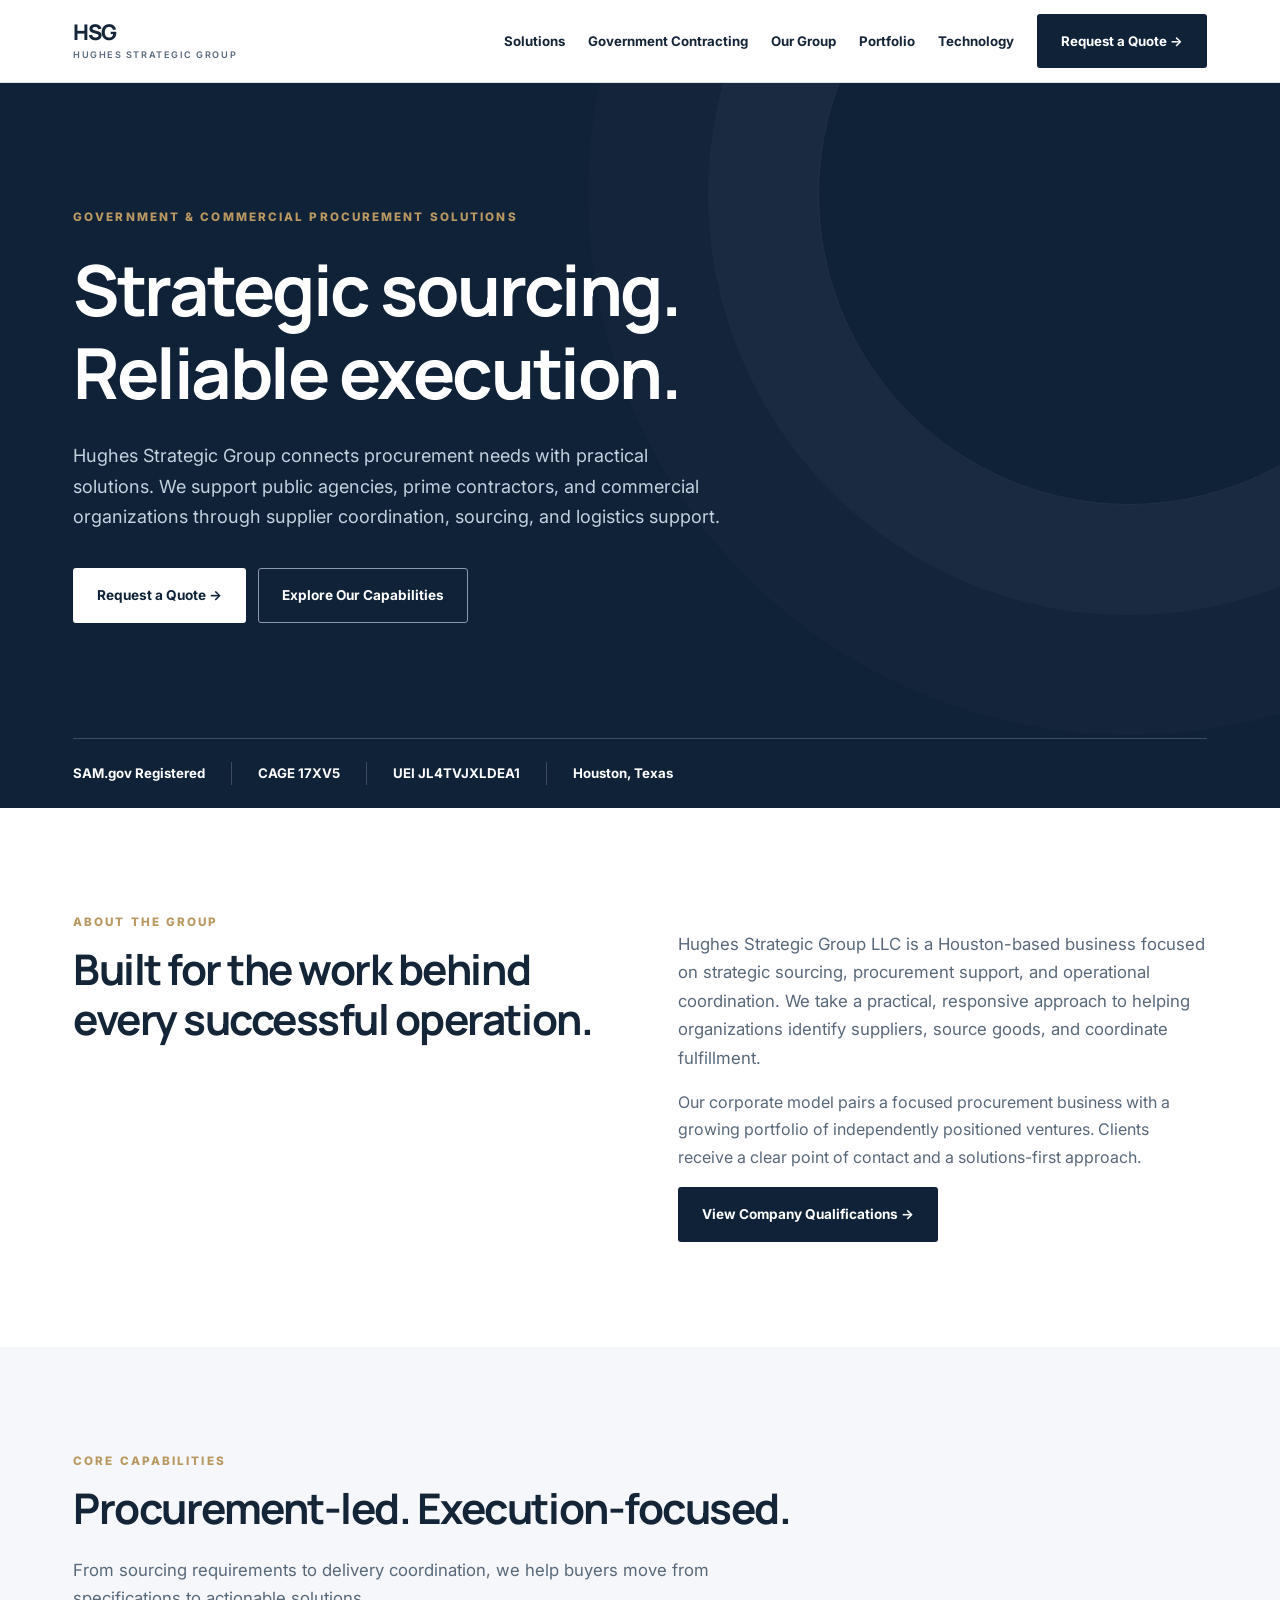
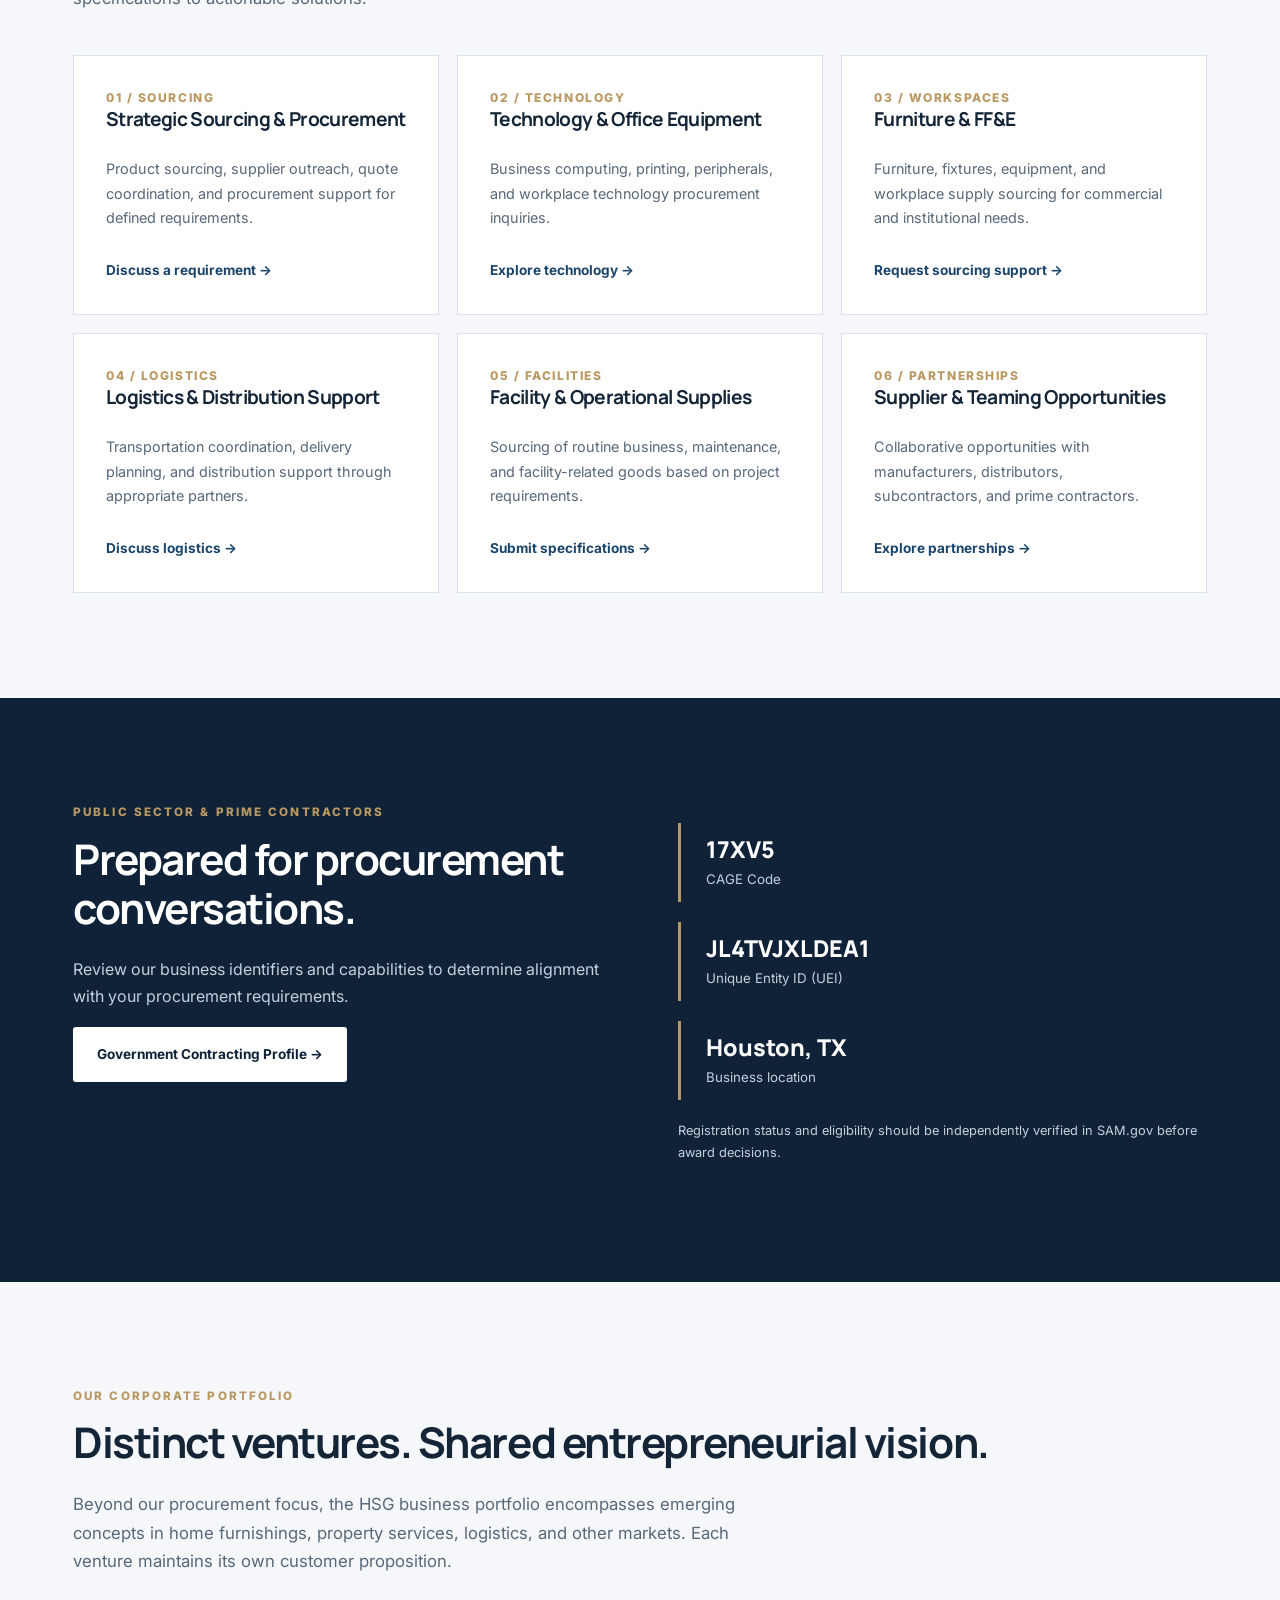
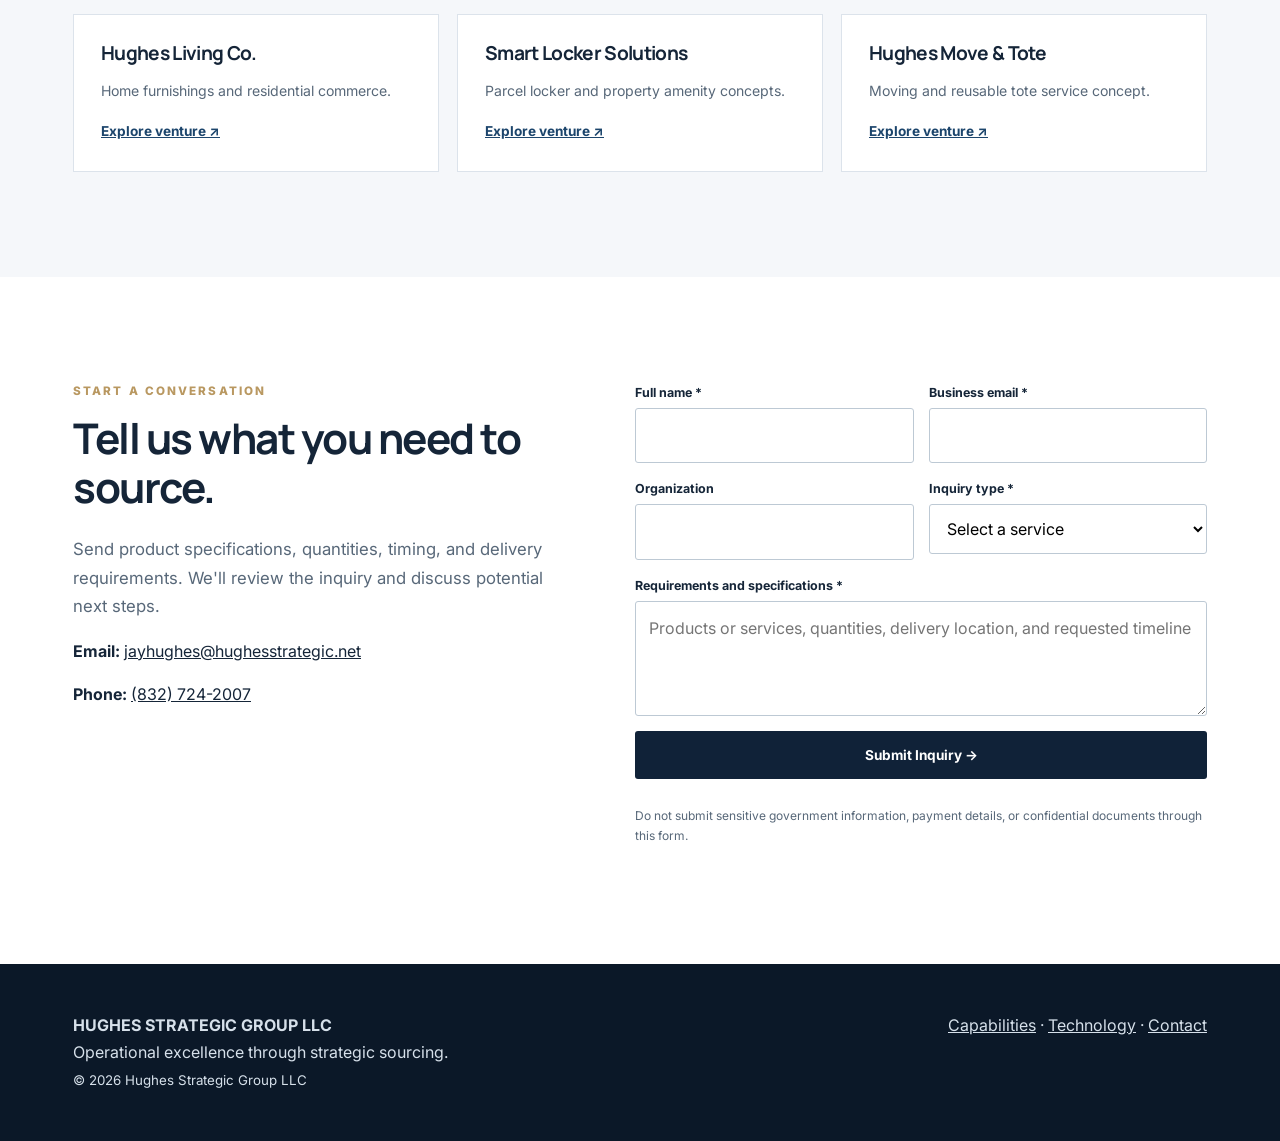
==== index.html @ 01434e1b "Redesign HSG homepage as procurement-led hybrid corporate group" ====
<!doctype html>
<html lang="en"><head><meta charset="utf-8"><meta name="viewport" content="width=device-width,initial-scale=1">
<title>Hughes Strategic Group | Strategic Sourcing & Corporate Solutions</title>
<meta name="description" content="Houston-based Hughes Strategic Group supports public and commercial buyers with strategic sourcing, procurement coordination, technology, furniture, logistics, and facility supply solutions.">
<meta name="theme-color" content="#102238"><link rel="canonical" href="https://hughesstrategic.net/">
<link rel="preconnect" href="https://fonts.googleapis.com"><link rel="preconnect" href="https://fonts.gstatic.com" crossorigin>
<link href="https://fonts.googleapis.com/css2?family=Inter:wght@400;500;600;700&family=Manrope:wght@400;500;600;700;800&display=swap" rel="stylesheet">
<style>
:root{--navy:#102238;--blue:#1c456c;--gold:#b99861;--mist:#edf1f5;--ink:#152538;--muted:#586879;--line:#dce3eb}*{box-sizing:border-box}html{scroll-behavior:smooth}body{margin:0;color:var(--ink);font:16px/1.7 Inter,Arial,sans-serif;background:#fff}h1,h2,h3{font-family:Manrope,Arial,sans-serif;line-height:1.18;letter-spacing:-.035em}h1{font-size:clamp(2.7rem,5.5vw,5.5rem);max-width:950px;margin:20px 0 26px}h2{font-size:clamp(2rem,3.3vw,3.25rem);margin:12px 0 22px}h3{font-size:1.2rem;margin:0 0 12px}a{color:inherit}a:focus-visible,button:focus-visible,input:focus-visible,textarea:focus-visible,select:focus-visible{outline:3px solid var(--gold);outline-offset:3px}.wrap{max-width:1190px;padding:0 28px;margin:auto}.eyebrow{font-size:.73rem;font-weight:800;letter-spacing:.18em;text-transform:uppercase;color:var(--gold)}.site-header{position:sticky;top:0;z-index:20;background:#fff;border-bottom:1px solid var(--line)}.nav{min-height:82px;display:flex;align-items:center;justify-content:space-between;gap:25px}.logo{text-decoration:none;font-family:Manrope,sans-serif;font-weight:800;font-size:1.35rem;letter-spacing:-.05em;line-height:1.1}.logo span{display:block;font:600 .57rem/1.4 Inter,sans-serif;letter-spacing:.17em;color:var(--muted);margin-top:5px}.nav-links{display:flex;align-items:center;gap:23px}.nav-links a{text-decoration:none;font-size:.83rem;font-weight:700}.nav-links a:hover{color:var(--blue)}.btn{display:inline-flex;align-items:center;justify-content:center;gap:12px;text-decoration:none;border:1px solid transparent;padding:15px 23px;font-weight:700;font-size:.85rem;cursor:pointer;border-radius:3px;font-family:inherit}.btn-light{background:#fff;color:var(--navy)}.btn-dark{background:var(--navy);color:#fff}.btn-outline{border-color:#8b9aae;color:#fff;background:transparent}.menu-toggle{display:none;background:none;border:1px solid var(--line);padding:8px 12px;font-size:1.3rem}.hero{background:var(--navy);color:#fff;position:relative;overflow:hidden}.hero:before{content:"";position:absolute;width:620px;height:620px;border:1px solid #ffffff12;border-radius:50%;right:-160px;top:-200px;box-shadow:0 0 0 110px #ffffff06,0 0 0 230px #ffffff04}.hero-inner{position:relative;padding-top:125px;padding-bottom:115px}.hero p{max-width:660px;color:#c3d1df;font-size:1.13rem}.hero-actions{display:flex;flex-wrap:wrap;gap:12px;margin-top:36px}.credentials{display:flex;flex-wrap:wrap;gap:25px 0;border-top:1px solid #ffffff30;padding:23px 0}.credentials div{padding:0 26px;border-right:1px solid #ffffff30;font-size:.83rem;font-weight:700}.credentials div:first-child{padding-left:0}.credentials div:last-child{border:0}.section{padding:105px 0}.section-lead{max-width:680px;color:var(--muted);font-size:1.05rem}.pale{background:#f5f7fa}.grid{display:grid;grid-template-columns:repeat(3,minmax(0,1fr));gap:18px;margin-top:42px}.service{padding:32px;background:#fff;border:1px solid var(--line);min-height:260px;display:flex;flex-direction:column}.service .num{color:var(--gold);font-weight:800;font-size:.75rem;letter-spacing:.13em}.service p{color:var(--muted);font-size:.9rem}.service a{margin-top:auto;font-weight:700;text-decoration:none;color:var(--blue);font-size:.85rem}.split{display:grid;grid-template-columns:1fr 1fr;gap:75px;align-items:start}.check{padding:0;list-style:none}.check li{padding:12px 0;border-bottom:1px solid var(--line)}.check li:before{content:"✓";color:#22745f;font-weight:800;margin-right:13px}.dark{background:var(--navy);color:#fff}.dark p{color:#c3d1df}.stat{border-left:3px solid var(--gold);padding:10px 0 10px 25px;margin:20px 0}.stat strong{display:block;font:800 1.45rem Manrope}.stat small{color:#c3d1df}.portfolio-grid{display:grid;grid-template-columns:repeat(3,1fr);gap:18px;margin-top:38px}.venture{padding:27px;border:1px solid var(--line);background:#fff}.venture p{color:var(--muted);font-size:.88rem}.venture a{color:var(--blue);font-weight:700;font-size:.85rem}.contact-grid{display:grid;grid-template-columns:1fr 1.15fr;gap:65px}.form{display:grid;grid-template-columns:1fr 1fr;gap:15px}.field{display:flex;flex-direction:column;gap:5px}.field.full{grid-column:1/-1}label{font-size:.78rem;font-weight:700}input,select,textarea{width:100%;padding:13px;border:1px solid #bdc9d4;border-radius:3px;font:inherit;background:#fff}textarea{min-height:115px;resize:vertical}.form button{grid-column:1/-1}.foot{background:#0b1828;color:#d6e0ea;padding:48px 0}.foot-inner{display:flex;justify-content:space-between;gap:25px;flex-wrap:wrap}.foot a{color:#d6e0ea}.muted{color:var(--muted)}@media(max-width:900px){.menu-toggle{display:block}.nav-links{display:none;position:absolute;top:81px;left:0;right:0;background:#fff;padding:20px 28px;box-shadow:0 10px 20px #0002;flex-direction:column;align-items:stretch}.nav-links.open{display:flex}.grid,.portfolio-grid{grid-template-columns:repeat(2,1fr)}.split,.contact-grid{grid-template-columns:1fr;gap:32px}}@media(max-width:600px){.wrap{padding:0 20px}.hero-inner{padding:85px 0 70px}.section{padding:70px 0}.grid,.portfolio-grid,.form{grid-template-columns:1fr}.credentials div{width:50%;padding:8px 12px;border:0}.credentials div:first-child{padding-left:12px}.service{min-height:0}.field.full{grid-column:auto}.form button{grid-column:auto}}@media(prefers-reduced-motion:reduce){html{scroll-behavior:auto}}
</style></head><body>
<header class="site-header"><div class="wrap nav"><a class="logo" href="index.html" aria-label="Hughes Strategic Group home">HSG<span>HUGHES STRATEGIC GROUP</span></a><button class="menu-toggle" type="button" aria-expanded="false" aria-controls="navigation" aria-label="Toggle navigation">☰</button><nav class="nav-links" id="navigation" aria-label="Main navigation"><a href="#solutions">Solutions</a><a href="capabilities.html">Government Contracting</a><a href="#about">Our Group</a><a href="#portfolio">Portfolio</a><a href="hp.html">Technology</a><a class="btn btn-dark" href="#contact">Request a Quote →</a></nav></div></header>
<main><section class="hero"><div class="wrap"><div class="hero-inner"><div class="eyebrow">Government & Commercial Procurement Solutions</div><h1>Strategic sourcing.<br>Reliable execution.</h1><p>Hughes Strategic Group connects procurement needs with practical solutions. We support public agencies, prime contractors, and commercial organizations through supplier coordination, sourcing, and logistics support.</p><div class="hero-actions"><a class="btn btn-light" href="#contact">Request a Quote →</a><a class="btn btn-outline" href="capabilities.html">Explore Our Capabilities</a></div></div><div class="credentials"><div>SAM.gov Registered</div><div>CAGE 17XV5</div><div>UEI JL4TVJXLDEA1</div><div>Houston, Texas</div></div></div></section>
<section class="section" id="about"><div class="wrap split"><div><div class="eyebrow">About the Group</div><h2>Built for the work behind every successful operation.</h2></div><div><p class="section-lead">Hughes Strategic Group LLC is a Houston-based business focused on strategic sourcing, procurement support, and operational coordination. We take a practical, responsive approach to helping organizations identify suppliers, source goods, and coordinate fulfillment.</p><p class="muted">Our corporate model pairs a focused procurement business with a growing portfolio of independently positioned ventures. Clients receive a clear point of contact and a solutions-first approach.</p><a class="btn btn-dark" href="capabilities.html">View Company Qualifications →</a></div></div></section>
<section class="section pale" id="solutions"><div class="wrap"><div class="eyebrow">Core Capabilities</div><h2>Procurement-led. Execution-focused.</h2><p class="section-lead">From sourcing requirements to delivery coordination, we help buyers move from specifications to actionable solutions.</p><div class="grid">
<article class="service"><div class="num">01 / SOURCING</div><h3>Strategic Sourcing & Procurement</h3><p>Product sourcing, supplier outreach, quote coordination, and procurement support for defined requirements.</p><a href="#contact">Discuss a requirement →</a></article>
<article class="service"><div class="num">02 / TECHNOLOGY</div><h3>Technology & Office Equipment</h3><p>Business computing, printing, peripherals, and workplace technology procurement inquiries.</p><a href="hp.html">Explore technology →</a></article>
<article class="service"><div class="num">03 / WORKSPACES</div><h3>Furniture & FF&E</h3><p>Furniture, fixtures, equipment, and workplace supply sourcing for commercial and institutional needs.</p><a href="#contact">Request sourcing support →</a></article>
<article class="service"><div class="num">04 / LOGISTICS</div><h3>Logistics & Distribution Support</h3><p>Transportation coordination, delivery planning, and distribution support through appropriate partners.</p><a href="#contact">Discuss logistics →</a></article>
<article class="service"><div class="num">05 / FACILITIES</div><h3>Facility & Operational Supplies</h3><p>Sourcing of routine business, maintenance, and facility-related goods based on project requirements.</p><a href="#contact">Submit specifications →</a></article>
<article class="service"><div class="num">06 / PARTNERSHIPS</div><h3>Supplier & Teaming Opportunities</h3><p>Collaborative opportunities with manufacturers, distributors, subcontractors, and prime contractors.</p><a href="mailto:jayhughes@hughesstrategic.net?subject=HSG%20Partner%20Inquiry">Explore partnerships →</a></article>
</div></div></section>
<section class="section dark"><div class="wrap split"><div><div class="eyebrow">Public Sector & Prime Contractors</div><h2>Prepared for procurement conversations.</h2><p>Review our business identifiers and capabilities to determine alignment with your procurement requirements.</p><a class="btn btn-light" href="capabilities.html">Government Contracting Profile →</a></div><div><div class="stat"><strong>17XV5</strong><small>CAGE Code</small></div><div class="stat"><strong>JL4TVJXLDEA1</strong><small>Unique Entity ID (UEI)</small></div><div class="stat"><strong>Houston, TX</strong><small>Business location</small></div><p style="font-size:.8rem">Registration status and eligibility should be independently verified in SAM.gov before award decisions.</p></div></div></section>
<section class="section pale" id="portfolio"><div class="wrap"><div class="eyebrow">Our Corporate Portfolio</div><h2>Distinct ventures. Shared entrepreneurial vision.</h2><p class="section-lead">Beyond our procurement focus, the HSG business portfolio encompasses emerging concepts in home furnishings, property services, logistics, and other markets. Each venture maintains its own customer proposition.</p><div class="portfolio-grid">
<article class="venture"><h3>Hughes Living Co.</h3><p>Home furnishings and residential commerce.</p><a href="https://hugheslivingco.com" target="_blank" rel="noopener noreferrer">Explore venture ↗</a></article>
<article class="venture"><h3>Smart Locker Solutions</h3><p>Parcel locker and property amenity concepts.</p><a href="https://jhughes281.github.io/HSG-Lockers/" target="_blank" rel="noopener noreferrer">Explore venture ↗</a></article>
<article class="venture"><h3>Hughes Move & Tote</h3><p>Moving and reusable tote service concept.</p><a href="https://jhughes281.github.io/hughes-move-tote/" target="_blank" rel="noopener noreferrer">Explore venture ↗</a></article>
</div></div></section>
<section class="section" id="contact"><div class="wrap contact-grid"><div><div class="eyebrow">Start a Conversation</div><h2>Tell us what you need to source.</h2><p class="section-lead">Send product specifications, quantities, timing, and delivery requirements. We'll review the inquiry and discuss potential next steps.</p><p><strong>Email:</strong> <a href="mailto:jayhughes@hughesstrategic.net">jayhughes@hughesstrategic.net</a></p><p><strong>Phone:</strong> <a href="tel:+18327242007">(832) 724-2007</a></p></div>
<form class="form" name="hsg-rfq" method="POST" data-netlify="true" netlify-honeypot="bot-field" action="/?submitted=1#contact"><input type="hidden" name="form-name" value="hsg-rfq"><p hidden><label>Do not fill this out: <input name="bot-field"></label></p><div class="field"><label for="name">Full name *</label><input id="name" name="name" required autocomplete="name"></div><div class="field"><label for="email">Business email *</label><input id="email" name="email" type="email" required autocomplete="email"></div><div class="field"><label for="company">Organization</label><input id="company" name="company" autocomplete="organization"></div><div class="field"><label for="category">Inquiry type *</label><select id="category" name="category" required><option value="">Select a service</option><option>Strategic sourcing</option><option>Technology procurement</option><option>Furniture & FF&E</option><option>Logistics</option><option>Facility supplies</option><option>Supplier partnership</option><option>Other</option></select></div><div class="field full"><label for="details">Requirements and specifications *</label><textarea id="details" name="details" required placeholder="Products or services, quantities, delivery location, and requested timeline"></textarea></div><button class="btn btn-dark" type="submit">Submit Inquiry →</button><p class="muted field full" style="font-size:.75rem">Do not submit sensitive government information, payment details, or confidential documents through this form.</p></form></div></section></main>
<footer class="foot"><div class="wrap foot-inner"><div><strong>HUGHES STRATEGIC GROUP LLC</strong><div>Operational excellence through strategic sourcing.</div><small>© <span id="year">2026</span> Hughes Strategic Group LLC</small></div><div><a href="capabilities.html">Capabilities</a> · <a href="hp.html">Technology</a> · <a href="#contact">Contact</a></div></div></footer>
<script>const toggle=document.querySelector('.menu-toggle');const nav=document.querySelector('.nav-links');toggle.addEventListener('click',()=>{const open=nav.classList.toggle('open');toggle.setAttribute('aria-expanded',String(open))});nav.querySelectorAll('a').forEach(a=>a.addEventListener('click',()=>{nav.classList.remove('open');toggle.setAttribute('aria-expanded','false')}));document.getElementById('year').textContent=new Date().getFullYear();if(new URLSearchParams(location.search).has('submitted')){const p=document.createElement('p');p.setAttribute('role','status');p.textContent='Thank you. Your inquiry was submitted. We will review it and follow up.';document.querySelector('form').before(p)}</script></body></html>
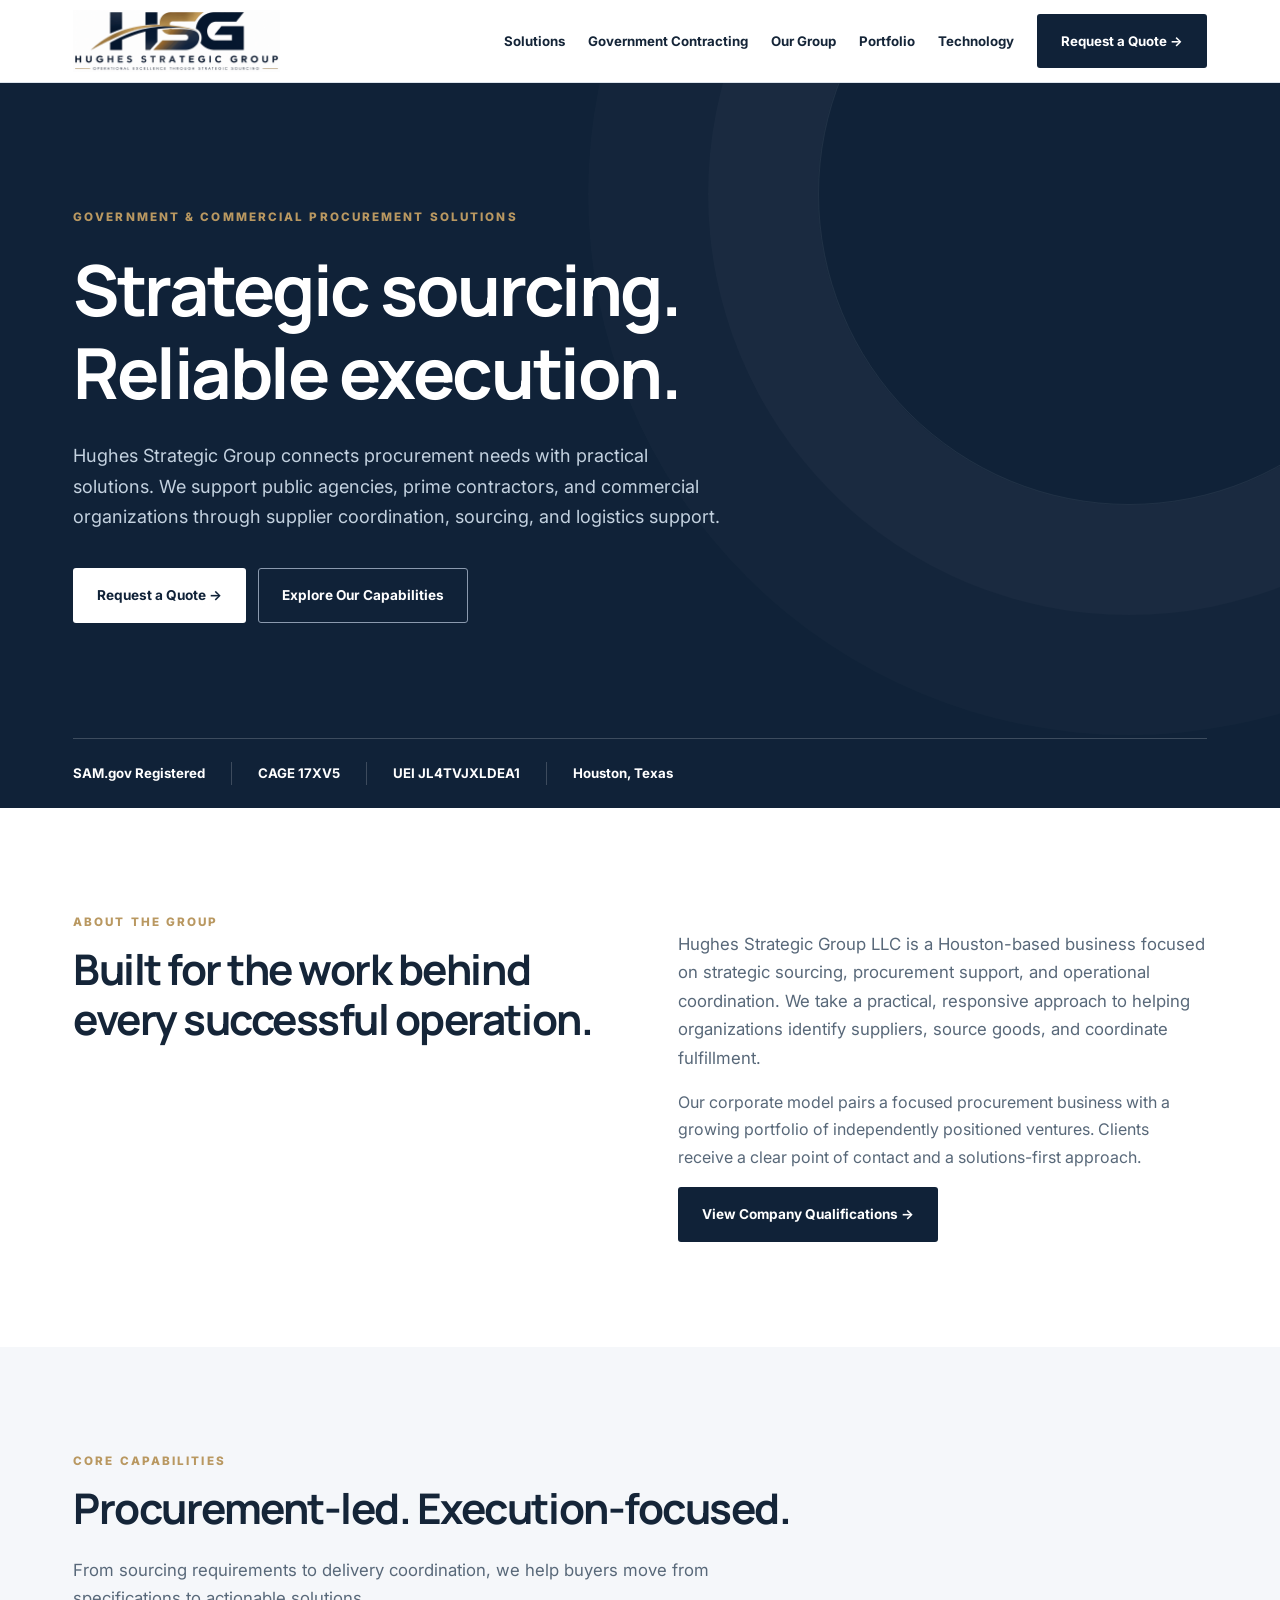
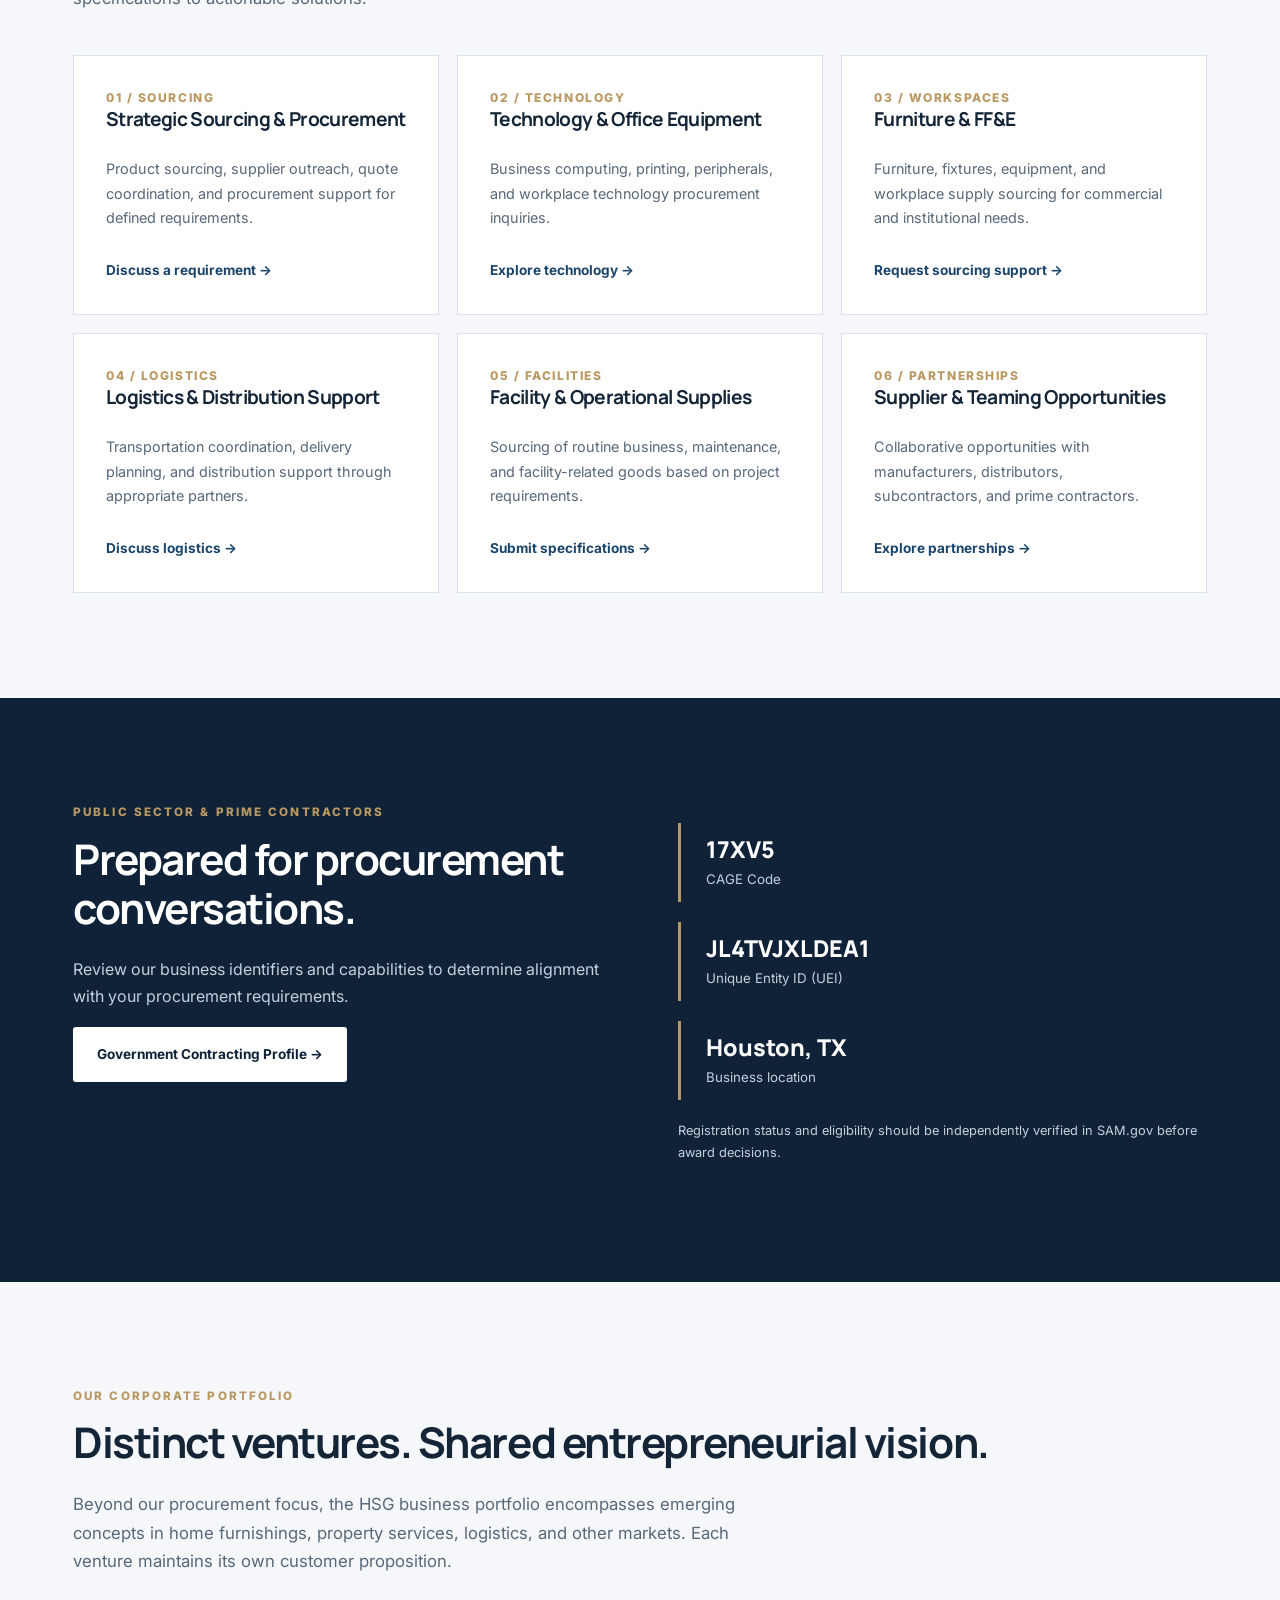
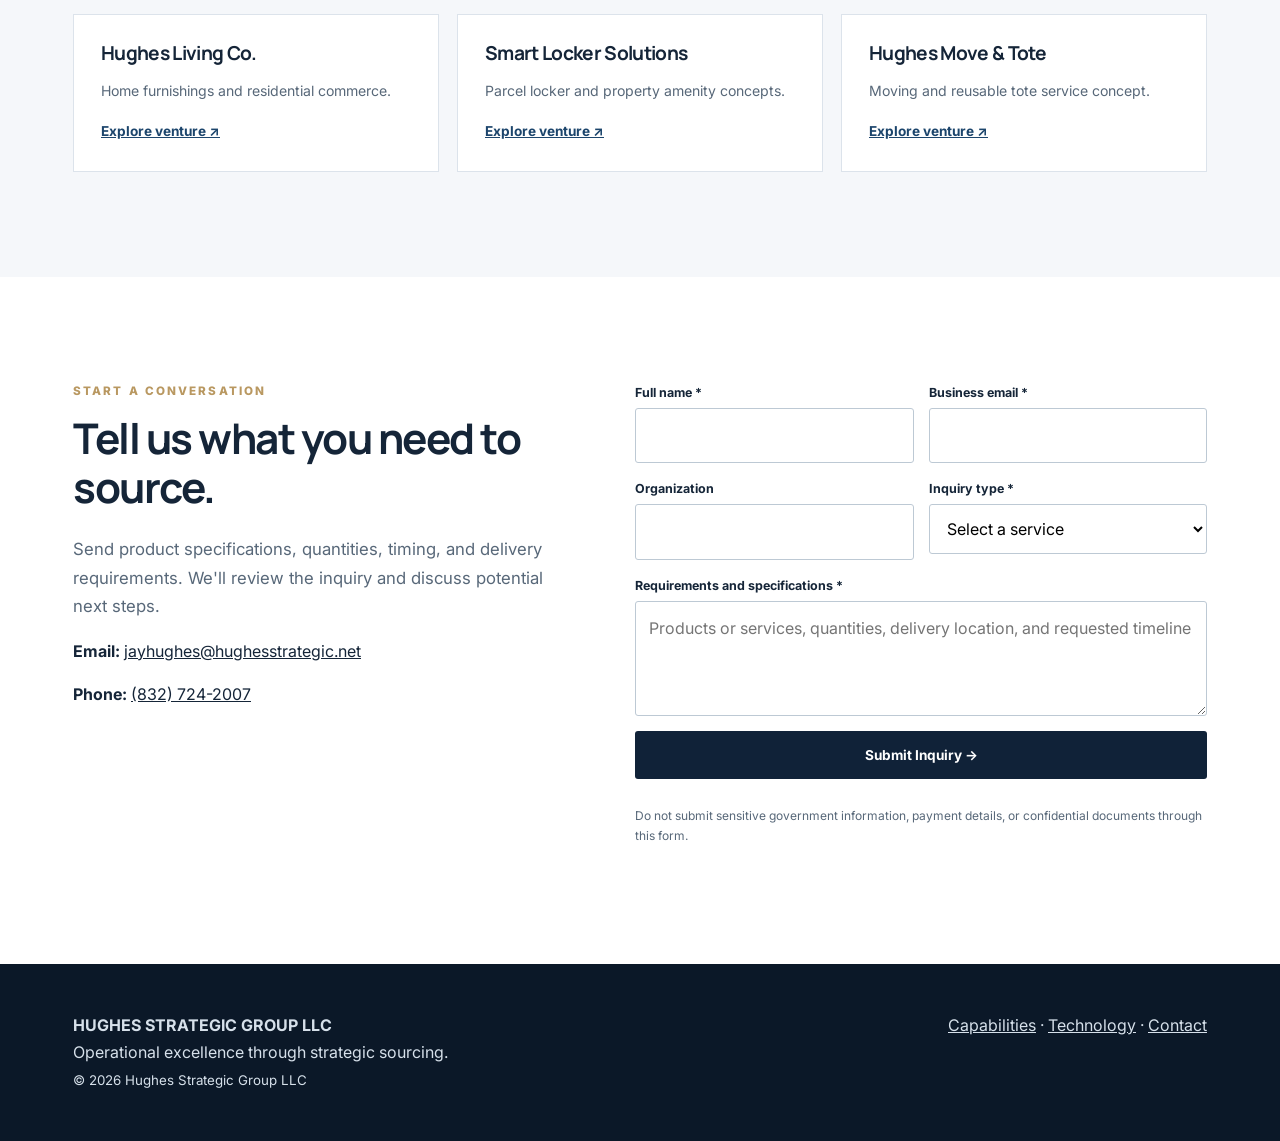
==== commit de74082d: "Replace text header logo with HSG brand logo" ====
--- a/index.html
+++ b/index.html
@@ -7,8 +7,8 @@
 <link href="https://fonts.googleapis.com/css2?family=Inter:wght@400;500;600;700&family=Manrope:wght@400;500;600;700;800&display=swap" rel="stylesheet">
 <style>
 :root{--navy:#102238;--blue:#1c456c;--gold:#b99861;--mist:#edf1f5;--ink:#152538;--muted:#586879;--line:#dce3eb}*{box-sizing:border-box}html{scroll-behavior:smooth}body{margin:0;color:var(--ink);font:16px/1.7 Inter,Arial,sans-serif;background:#fff}h1,h2,h3{font-family:Manrope,Arial,sans-serif;line-height:1.18;letter-spacing:-.035em}h1{font-size:clamp(2.7rem,5.5vw,5.5rem);max-width:950px;margin:20px 0 26px}h2{font-size:clamp(2rem,3.3vw,3.25rem);margin:12px 0 22px}h3{font-size:1.2rem;margin:0 0 12px}a{color:inherit}a:focus-visible,button:focus-visible,input:focus-visible,textarea:focus-visible,select:focus-visible{outline:3px solid var(--gold);outline-offset:3px}.wrap{max-width:1190px;padding:0 28px;margin:auto}.eyebrow{font-size:.73rem;font-weight:800;letter-spacing:.18em;text-transform:uppercase;color:var(--gold)}.site-header{position:sticky;top:0;z-index:20;background:#fff;border-bottom:1px solid var(--line)}.nav{min-height:82px;display:flex;align-items:center;justify-content:space-between;gap:25px}.logo{text-decoration:none;font-family:Manrope,sans-serif;font-weight:800;font-size:1.35rem;letter-spacing:-.05em;line-height:1.1}.logo span{display:block;font:600 .57rem/1.4 Inter,sans-serif;letter-spacing:.17em;color:var(--muted);margin-top:5px}.nav-links{display:flex;align-items:center;gap:23px}.nav-links a{text-decoration:none;font-size:.83rem;font-weight:700}.nav-links a:hover{color:var(--blue)}.btn{display:inline-flex;align-items:center;justify-content:center;gap:12px;text-decoration:none;border:1px solid transparent;padding:15px 23px;font-weight:700;font-size:.85rem;cursor:pointer;border-radius:3px;font-family:inherit}.btn-light{background:#fff;color:var(--navy)}.btn-dark{background:var(--navy);color:#fff}.btn-outline{border-color:#8b9aae;color:#fff;background:transparent}.menu-toggle{display:none;background:none;border:1px solid var(--line);padding:8px 12px;font-size:1.3rem}.hero{background:var(--navy);color:#fff;position:relative;overflow:hidden}.hero:before{content:"";position:absolute;width:620px;height:620px;border:1px solid #ffffff12;border-radius:50%;right:-160px;top:-200px;box-shadow:0 0 0 110px #ffffff06,0 0 0 230px #ffffff04}.hero-inner{position:relative;padding-top:125px;padding-bottom:115px}.hero p{max-width:660px;color:#c3d1df;font-size:1.13rem}.hero-actions{display:flex;flex-wrap:wrap;gap:12px;margin-top:36px}.credentials{display:flex;flex-wrap:wrap;gap:25px 0;border-top:1px solid #ffffff30;padding:23px 0}.credentials div{padding:0 26px;border-right:1px solid #ffffff30;font-size:.83rem;font-weight:700}.credentials div:first-child{padding-left:0}.credentials div:last-child{border:0}.section{padding:105px 0}.section-lead{max-width:680px;color:var(--muted);font-size:1.05rem}.pale{background:#f5f7fa}.grid{display:grid;grid-template-columns:repeat(3,minmax(0,1fr));gap:18px;margin-top:42px}.service{padding:32px;background:#fff;border:1px solid var(--line);min-height:260px;display:flex;flex-direction:column}.service .num{color:var(--gold);font-weight:800;font-size:.75rem;letter-spacing:.13em}.service p{color:var(--muted);font-size:.9rem}.service a{margin-top:auto;font-weight:700;text-decoration:none;color:var(--blue);font-size:.85rem}.split{display:grid;grid-template-columns:1fr 1fr;gap:75px;align-items:start}.check{padding:0;list-style:none}.check li{padding:12px 0;border-bottom:1px solid var(--line)}.check li:before{content:"✓";color:#22745f;font-weight:800;margin-right:13px}.dark{background:var(--navy);color:#fff}.dark p{color:#c3d1df}.stat{border-left:3px solid var(--gold);padding:10px 0 10px 25px;margin:20px 0}.stat strong{display:block;font:800 1.45rem Manrope}.stat small{color:#c3d1df}.portfolio-grid{display:grid;grid-template-columns:repeat(3,1fr);gap:18px;margin-top:38px}.venture{padding:27px;border:1px solid var(--line);background:#fff}.venture p{color:var(--muted);font-size:.88rem}.venture a{color:var(--blue);font-weight:700;font-size:.85rem}.contact-grid{display:grid;grid-template-columns:1fr 1.15fr;gap:65px}.form{display:grid;grid-template-columns:1fr 1fr;gap:15px}.field{display:flex;flex-direction:column;gap:5px}.field.full{grid-column:1/-1}label{font-size:.78rem;font-weight:700}input,select,textarea{width:100%;padding:13px;border:1px solid #bdc9d4;border-radius:3px;font:inherit;background:#fff}textarea{min-height:115px;resize:vertical}.form button{grid-column:1/-1}.foot{background:#0b1828;color:#d6e0ea;padding:48px 0}.foot-inner{display:flex;justify-content:space-between;gap:25px;flex-wrap:wrap}.foot a{color:#d6e0ea}.muted{color:var(--muted)}@media(max-width:900px){.menu-toggle{display:block}.nav-links{display:none;position:absolute;top:81px;left:0;right:0;background:#fff;padding:20px 28px;box-shadow:0 10px 20px #0002;flex-direction:column;align-items:stretch}.nav-links.open{display:flex}.grid,.portfolio-grid{grid-template-columns:repeat(2,1fr)}.split,.contact-grid{grid-template-columns:1fr;gap:32px}}@media(max-width:600px){.wrap{padding:0 20px}.hero-inner{padding:85px 0 70px}.section{padding:70px 0}.grid,.portfolio-grid,.form{grid-template-columns:1fr}.credentials div{width:50%;padding:8px 12px;border:0}.credentials div:first-child{padding-left:12px}.service{min-height:0}.field.full{grid-column:auto}.form button{grid-column:auto}}@media(prefers-reduced-motion:reduce){html{scroll-behavior:auto}}
-</style></head><body>
-<header class="site-header"><div class="wrap nav"><a class="logo" href="index.html" aria-label="Hughes Strategic Group home">HSG<span>HUGHES STRATEGIC GROUP</span></a><button class="menu-toggle" type="button" aria-expanded="false" aria-controls="navigation" aria-label="Toggle navigation">☰</button><nav class="nav-links" id="navigation" aria-label="Main navigation"><a href="#solutions">Solutions</a><a href="capabilities.html">Government Contracting</a><a href="#about">Our Group</a><a href="#portfolio">Portfolio</a><a href="hp.html">Technology</a><a class="btn btn-dark" href="#contact">Request a Quote →</a></nav></div></header>
+.logo img{display:block;height:62px;width:auto;max-width:100%}@media(max-width:600px){.logo img{height:48px}}</style></head><body>
+<header class="site-header"><div class="wrap nav"><a class="logo" href="index.html" aria-label="Hughes Strategic Group home"><img src="hsg-logo.png" alt="Hughes Strategic Group" width="840" height="252"></a><button class="menu-toggle" type="button" aria-expanded="false" aria-controls="navigation" aria-label="Toggle navigation">☰</button><nav class="nav-links" id="navigation" aria-label="Main navigation"><a href="#solutions">Solutions</a><a href="capabilities.html">Government Contracting</a><a href="#about">Our Group</a><a href="#portfolio">Portfolio</a><a href="hp.html">Technology</a><a class="btn btn-dark" href="#contact">Request a Quote →</a></nav></div></header>
 <main><section class="hero"><div class="wrap"><div class="hero-inner"><div class="eyebrow">Government & Commercial Procurement Solutions</div><h1>Strategic sourcing.<br>Reliable execution.</h1><p>Hughes Strategic Group connects procurement needs with practical solutions. We support public agencies, prime contractors, and commercial organizations through supplier coordination, sourcing, and logistics support.</p><div class="hero-actions"><a class="btn btn-light" href="#contact">Request a Quote →</a><a class="btn btn-outline" href="capabilities.html">Explore Our Capabilities</a></div></div><div class="credentials"><div>SAM.gov Registered</div><div>CAGE 17XV5</div><div>UEI JL4TVJXLDEA1</div><div>Houston, Texas</div></div></div></section>
 <section class="section" id="about"><div class="wrap split"><div><div class="eyebrow">About the Group</div><h2>Built for the work behind every successful operation.</h2></div><div><p class="section-lead">Hughes Strategic Group LLC is a Houston-based business focused on strategic sourcing, procurement support, and operational coordination. We take a practical, responsive approach to helping organizations identify suppliers, source goods, and coordinate fulfillment.</p><p class="muted">Our corporate model pairs a focused procurement business with a growing portfolio of independently positioned ventures. Clients receive a clear point of contact and a solutions-first approach.</p><a class="btn btn-dark" href="capabilities.html">View Company Qualifications →</a></div></div></section>
 <section class="section pale" id="solutions"><div class="wrap"><div class="eyebrow">Core Capabilities</div><h2>Procurement-led. Execution-focused.</h2><p class="section-lead">From sourcing requirements to delivery coordination, we help buyers move from specifications to actionable solutions.</p><div class="grid">
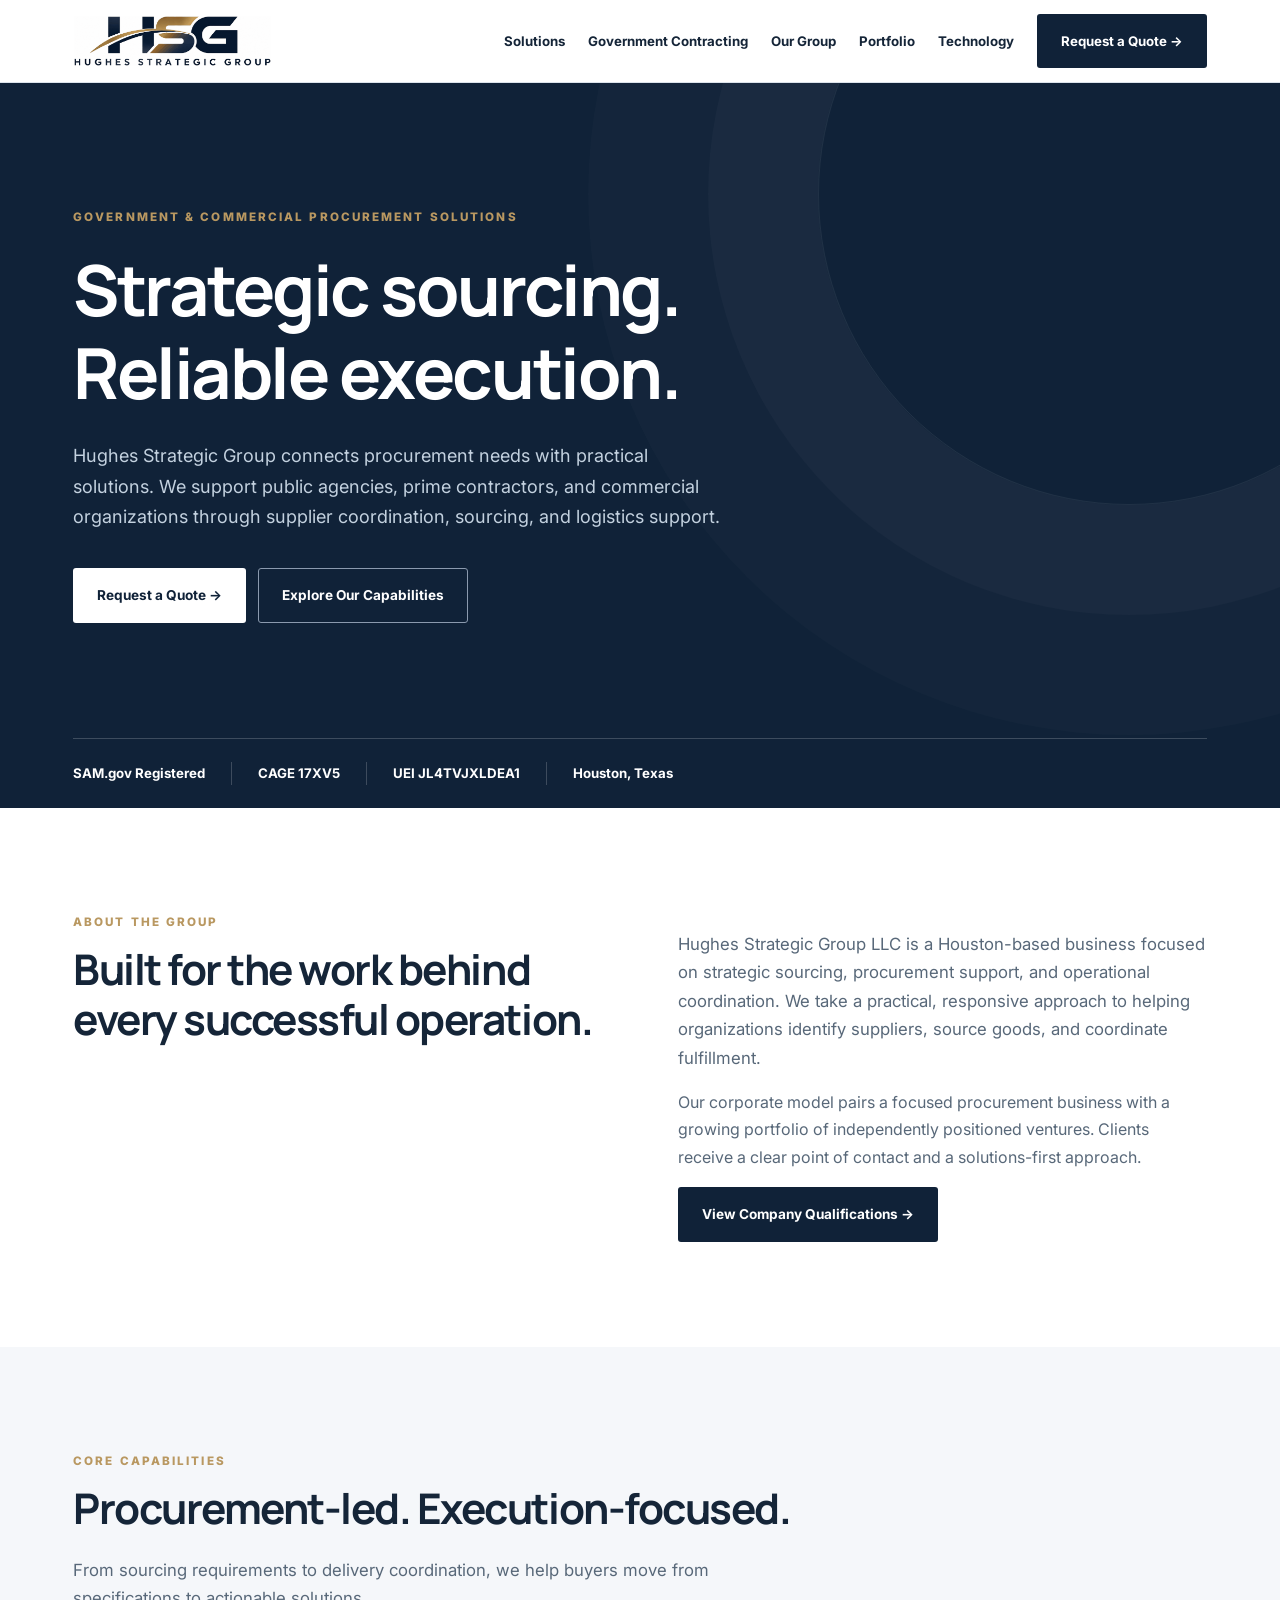
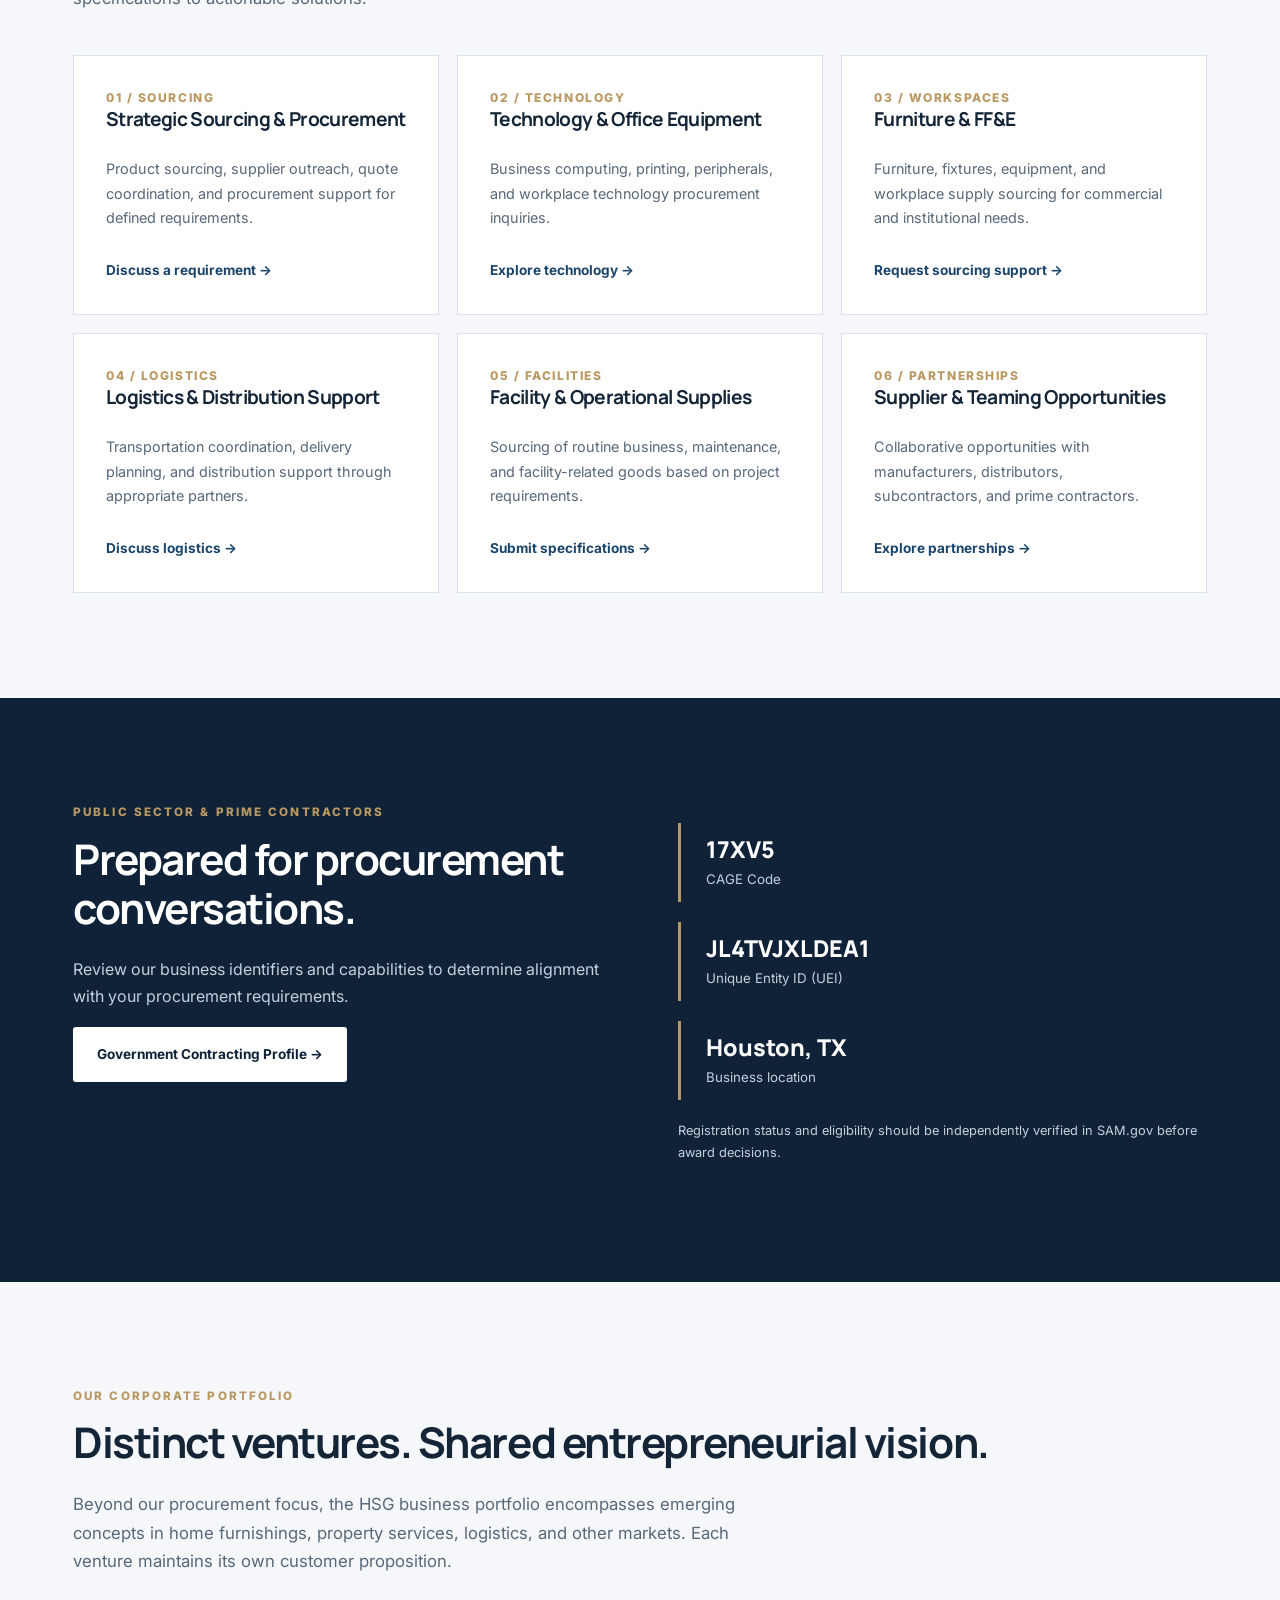
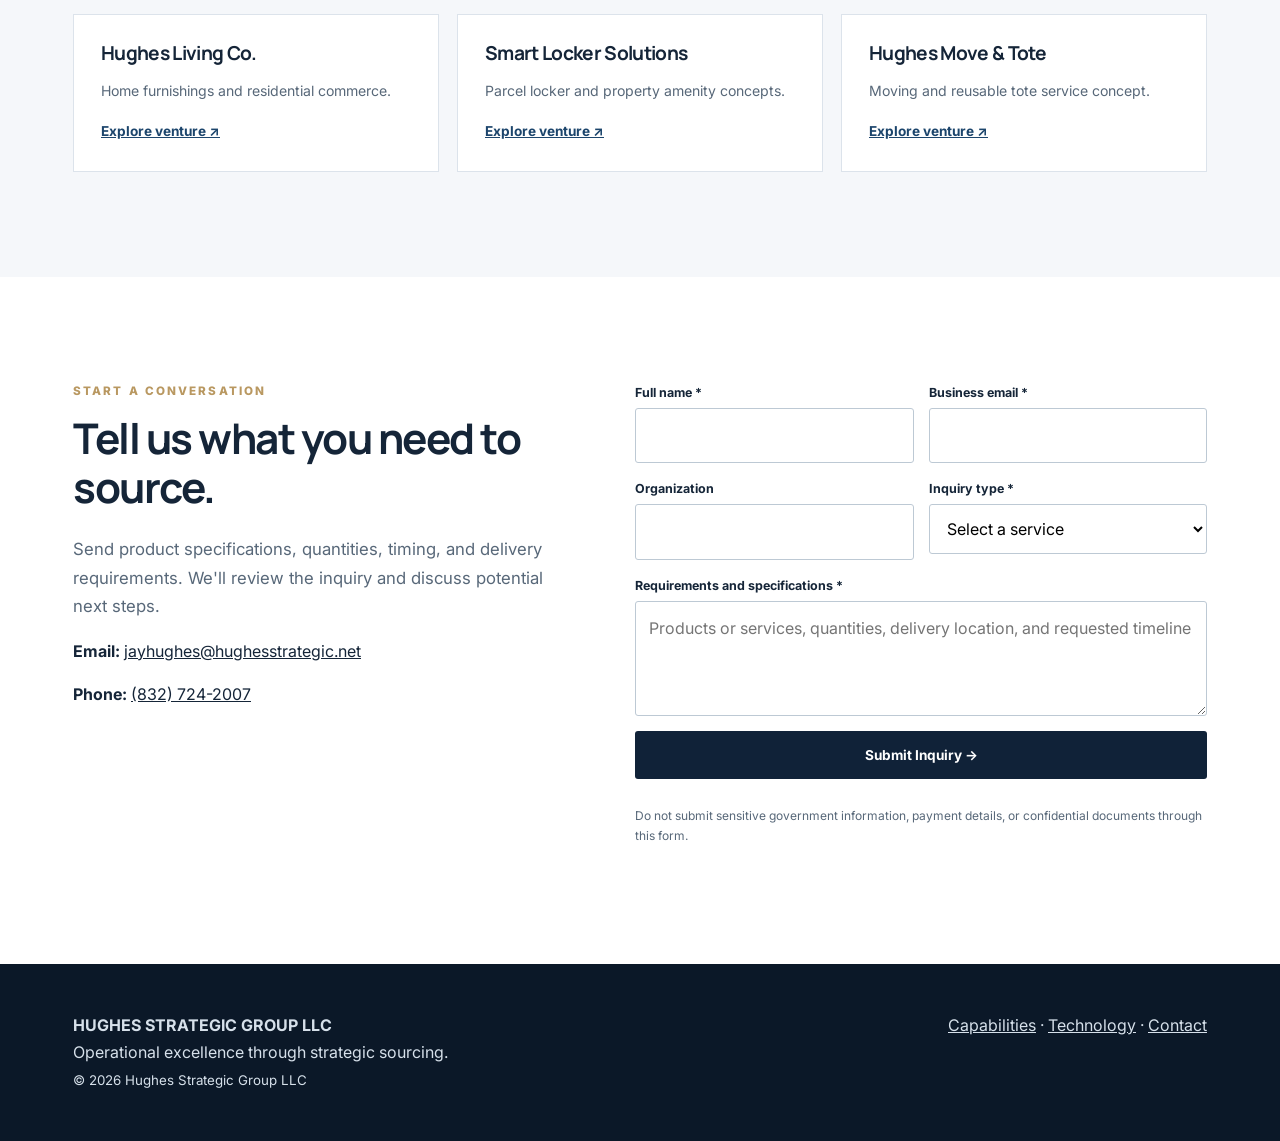
==== commit 41a39df2: "Use tagline-free header logo and add HSG favicons" ====
--- a/index.html
+++ b/index.html
@@ -1,14 +1,14 @@
 <!doctype html>
 <html lang="en"><head><meta charset="utf-8"><meta name="viewport" content="width=device-width,initial-scale=1">
-<title>Hughes Strategic Group | Strategic Sourcing & Corporate Solutions</title>
+<title>Hughes Strategic Group | Strategic Sourcing & Corporate Solutions</title><link rel="icon" href="favicon.ico" sizes="any"><link rel="icon" type="image/png" sizes="32x32" href="favicon-32x32.png"><link rel="icon" type="image/png" sizes="192x192" href="icon-192.png"><link rel="apple-touch-icon" href="apple-touch-icon.png">
 <meta name="description" content="Houston-based Hughes Strategic Group supports public and commercial buyers with strategic sourcing, procurement coordination, technology, furniture, logistics, and facility supply solutions.">
 <meta name="theme-color" content="#102238"><link rel="canonical" href="https://hughesstrategic.net/">
 <link rel="preconnect" href="https://fonts.googleapis.com"><link rel="preconnect" href="https://fonts.gstatic.com" crossorigin>
 <link href="https://fonts.googleapis.com/css2?family=Inter:wght@400;500;600;700&family=Manrope:wght@400;500;600;700;800&display=swap" rel="stylesheet">
 <style>
 :root{--navy:#102238;--blue:#1c456c;--gold:#b99861;--mist:#edf1f5;--ink:#152538;--muted:#586879;--line:#dce3eb}*{box-sizing:border-box}html{scroll-behavior:smooth}body{margin:0;color:var(--ink);font:16px/1.7 Inter,Arial,sans-serif;background:#fff}h1,h2,h3{font-family:Manrope,Arial,sans-serif;line-height:1.18;letter-spacing:-.035em}h1{font-size:clamp(2.7rem,5.5vw,5.5rem);max-width:950px;margin:20px 0 26px}h2{font-size:clamp(2rem,3.3vw,3.25rem);margin:12px 0 22px}h3{font-size:1.2rem;margin:0 0 12px}a{color:inherit}a:focus-visible,button:focus-visible,input:focus-visible,textarea:focus-visible,select:focus-visible{outline:3px solid var(--gold);outline-offset:3px}.wrap{max-width:1190px;padding:0 28px;margin:auto}.eyebrow{font-size:.73rem;font-weight:800;letter-spacing:.18em;text-transform:uppercase;color:var(--gold)}.site-header{position:sticky;top:0;z-index:20;background:#fff;border-bottom:1px solid var(--line)}.nav{min-height:82px;display:flex;align-items:center;justify-content:space-between;gap:25px}.logo{text-decoration:none;font-family:Manrope,sans-serif;font-weight:800;font-size:1.35rem;letter-spacing:-.05em;line-height:1.1}.logo span{display:block;font:600 .57rem/1.4 Inter,sans-serif;letter-spacing:.17em;color:var(--muted);margin-top:5px}.nav-links{display:flex;align-items:center;gap:23px}.nav-links a{text-decoration:none;font-size:.83rem;font-weight:700}.nav-links a:hover{color:var(--blue)}.btn{display:inline-flex;align-items:center;justify-content:center;gap:12px;text-decoration:none;border:1px solid transparent;padding:15px 23px;font-weight:700;font-size:.85rem;cursor:pointer;border-radius:3px;font-family:inherit}.btn-light{background:#fff;color:var(--navy)}.btn-dark{background:var(--navy);color:#fff}.btn-outline{border-color:#8b9aae;color:#fff;background:transparent}.menu-toggle{display:none;background:none;border:1px solid var(--line);padding:8px 12px;font-size:1.3rem}.hero{background:var(--navy);color:#fff;position:relative;overflow:hidden}.hero:before{content:"";position:absolute;width:620px;height:620px;border:1px solid #ffffff12;border-radius:50%;right:-160px;top:-200px;box-shadow:0 0 0 110px #ffffff06,0 0 0 230px #ffffff04}.hero-inner{position:relative;padding-top:125px;padding-bottom:115px}.hero p{max-width:660px;color:#c3d1df;font-size:1.13rem}.hero-actions{display:flex;flex-wrap:wrap;gap:12px;margin-top:36px}.credentials{display:flex;flex-wrap:wrap;gap:25px 0;border-top:1px solid #ffffff30;padding:23px 0}.credentials div{padding:0 26px;border-right:1px solid #ffffff30;font-size:.83rem;font-weight:700}.credentials div:first-child{padding-left:0}.credentials div:last-child{border:0}.section{padding:105px 0}.section-lead{max-width:680px;color:var(--muted);font-size:1.05rem}.pale{background:#f5f7fa}.grid{display:grid;grid-template-columns:repeat(3,minmax(0,1fr));gap:18px;margin-top:42px}.service{padding:32px;background:#fff;border:1px solid var(--line);min-height:260px;display:flex;flex-direction:column}.service .num{color:var(--gold);font-weight:800;font-size:.75rem;letter-spacing:.13em}.service p{color:var(--muted);font-size:.9rem}.service a{margin-top:auto;font-weight:700;text-decoration:none;color:var(--blue);font-size:.85rem}.split{display:grid;grid-template-columns:1fr 1fr;gap:75px;align-items:start}.check{padding:0;list-style:none}.check li{padding:12px 0;border-bottom:1px solid var(--line)}.check li:before{content:"✓";color:#22745f;font-weight:800;margin-right:13px}.dark{background:var(--navy);color:#fff}.dark p{color:#c3d1df}.stat{border-left:3px solid var(--gold);padding:10px 0 10px 25px;margin:20px 0}.stat strong{display:block;font:800 1.45rem Manrope}.stat small{color:#c3d1df}.portfolio-grid{display:grid;grid-template-columns:repeat(3,1fr);gap:18px;margin-top:38px}.venture{padding:27px;border:1px solid var(--line);background:#fff}.venture p{color:var(--muted);font-size:.88rem}.venture a{color:var(--blue);font-weight:700;font-size:.85rem}.contact-grid{display:grid;grid-template-columns:1fr 1.15fr;gap:65px}.form{display:grid;grid-template-columns:1fr 1fr;gap:15px}.field{display:flex;flex-direction:column;gap:5px}.field.full{grid-column:1/-1}label{font-size:.78rem;font-weight:700}input,select,textarea{width:100%;padding:13px;border:1px solid #bdc9d4;border-radius:3px;font:inherit;background:#fff}textarea{min-height:115px;resize:vertical}.form button{grid-column:1/-1}.foot{background:#0b1828;color:#d6e0ea;padding:48px 0}.foot-inner{display:flex;justify-content:space-between;gap:25px;flex-wrap:wrap}.foot a{color:#d6e0ea}.muted{color:var(--muted)}@media(max-width:900px){.menu-toggle{display:block}.nav-links{display:none;position:absolute;top:81px;left:0;right:0;background:#fff;padding:20px 28px;box-shadow:0 10px 20px #0002;flex-direction:column;align-items:stretch}.nav-links.open{display:flex}.grid,.portfolio-grid{grid-template-columns:repeat(2,1fr)}.split,.contact-grid{grid-template-columns:1fr;gap:32px}}@media(max-width:600px){.wrap{padding:0 20px}.hero-inner{padding:85px 0 70px}.section{padding:70px 0}.grid,.portfolio-grid,.form{grid-template-columns:1fr}.credentials div{width:50%;padding:8px 12px;border:0}.credentials div:first-child{padding-left:12px}.service{min-height:0}.field.full{grid-column:auto}.form button{grid-column:auto}}@media(prefers-reduced-motion:reduce){html{scroll-behavior:auto}}
-.logo img{display:block;height:62px;width:auto;max-width:100%}@media(max-width:600px){.logo img{height:48px}}</style></head><body>
-<header class="site-header"><div class="wrap nav"><a class="logo" href="index.html" aria-label="Hughes Strategic Group home"><img src="hsg-logo.png" alt="Hughes Strategic Group" width="840" height="252"></a><button class="menu-toggle" type="button" aria-expanded="false" aria-controls="navigation" aria-label="Toggle navigation">☰</button><nav class="nav-links" id="navigation" aria-label="Main navigation"><a href="#solutions">Solutions</a><a href="capabilities.html">Government Contracting</a><a href="#about">Our Group</a><a href="#portfolio">Portfolio</a><a href="hp.html">Technology</a><a class="btn btn-dark" href="#contact">Request a Quote →</a></nav></div></header>
+.logo img{display:block;height:52px;width:auto;max-width:100%}@media(max-width:600px){.logo img{height:42px}}</style></head><body>
+<header class="site-header"><div class="wrap nav"><a class="logo" href="index.html" aria-label="Hughes Strategic Group home"><img src="hsg-logo.png" alt="Hughes Strategic Group" width="760" height="199"></a><button class="menu-toggle" type="button" aria-expanded="false" aria-controls="navigation" aria-label="Toggle navigation">☰</button><nav class="nav-links" id="navigation" aria-label="Main navigation"><a href="#solutions">Solutions</a><a href="capabilities.html">Government Contracting</a><a href="#about">Our Group</a><a href="#portfolio">Portfolio</a><a href="hp.html">Technology</a><a class="btn btn-dark" href="#contact">Request a Quote →</a></nav></div></header>
 <main><section class="hero"><div class="wrap"><div class="hero-inner"><div class="eyebrow">Government & Commercial Procurement Solutions</div><h1>Strategic sourcing.<br>Reliable execution.</h1><p>Hughes Strategic Group connects procurement needs with practical solutions. We support public agencies, prime contractors, and commercial organizations through supplier coordination, sourcing, and logistics support.</p><div class="hero-actions"><a class="btn btn-light" href="#contact">Request a Quote →</a><a class="btn btn-outline" href="capabilities.html">Explore Our Capabilities</a></div></div><div class="credentials"><div>SAM.gov Registered</div><div>CAGE 17XV5</div><div>UEI JL4TVJXLDEA1</div><div>Houston, Texas</div></div></div></section>
 <section class="section" id="about"><div class="wrap split"><div><div class="eyebrow">About the Group</div><h2>Built for the work behind every successful operation.</h2></div><div><p class="section-lead">Hughes Strategic Group LLC is a Houston-based business focused on strategic sourcing, procurement support, and operational coordination. We take a practical, responsive approach to helping organizations identify suppliers, source goods, and coordinate fulfillment.</p><p class="muted">Our corporate model pairs a focused procurement business with a growing portfolio of independently positioned ventures. Clients receive a clear point of contact and a solutions-first approach.</p><a class="btn btn-dark" href="capabilities.html">View Company Qualifications →</a></div></div></section>
 <section class="section pale" id="solutions"><div class="wrap"><div class="eyebrow">Core Capabilities</div><h2>Procurement-led. Execution-focused.</h2><p class="section-lead">From sourcing requirements to delivery coordination, we help buyers move from specifications to actionable solutions.</p><div class="grid">
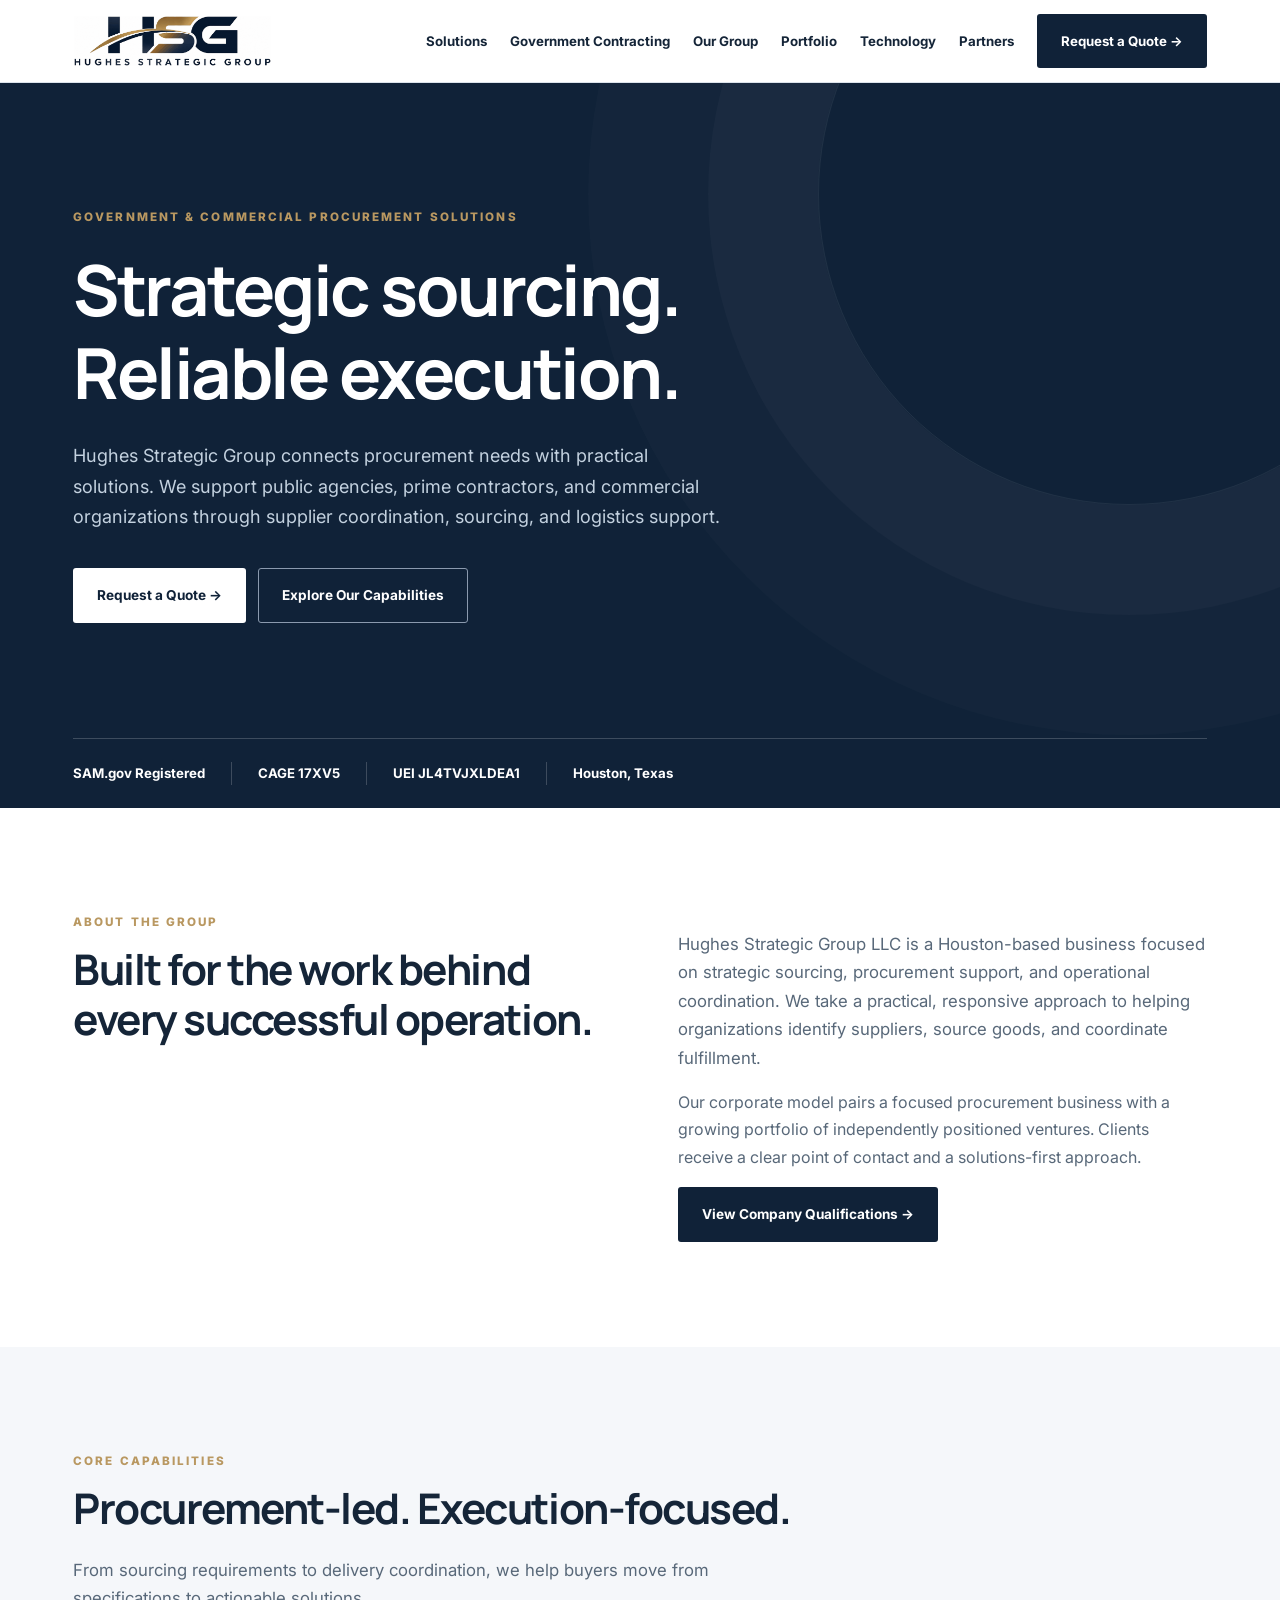
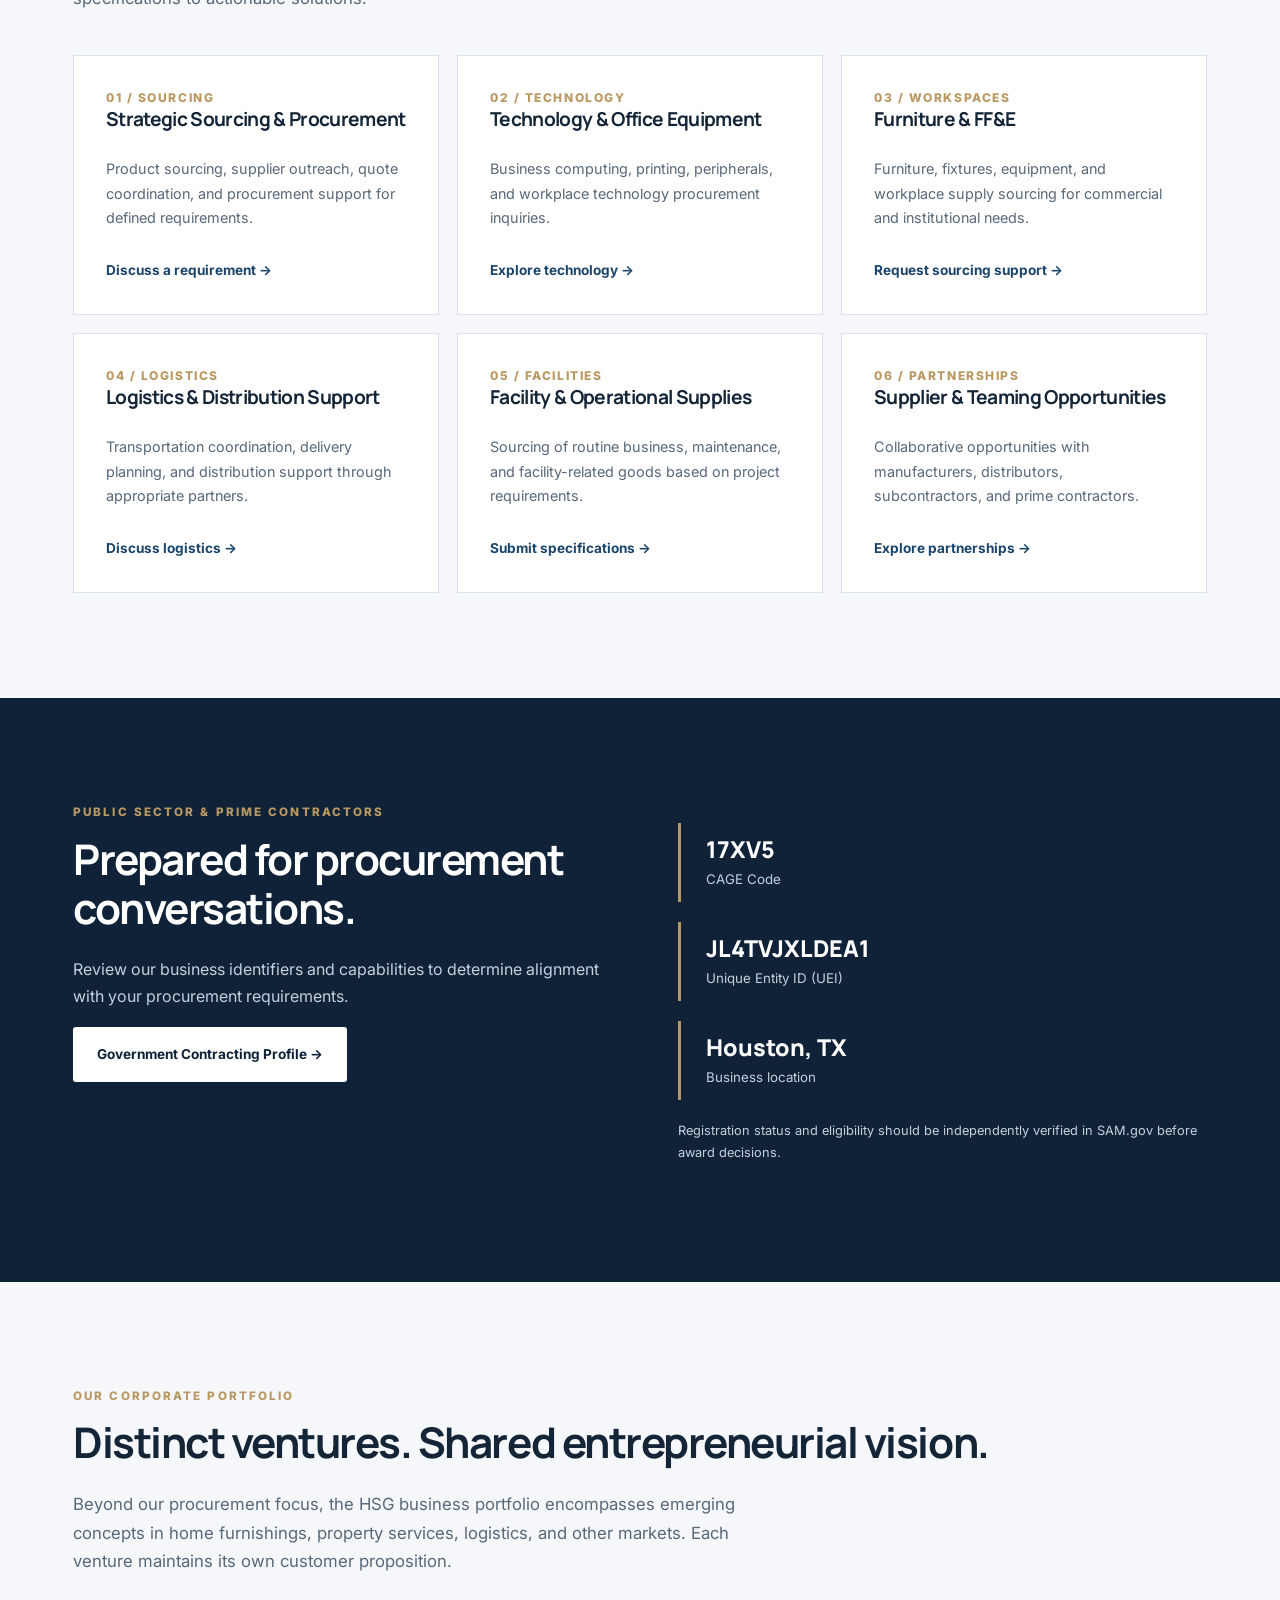
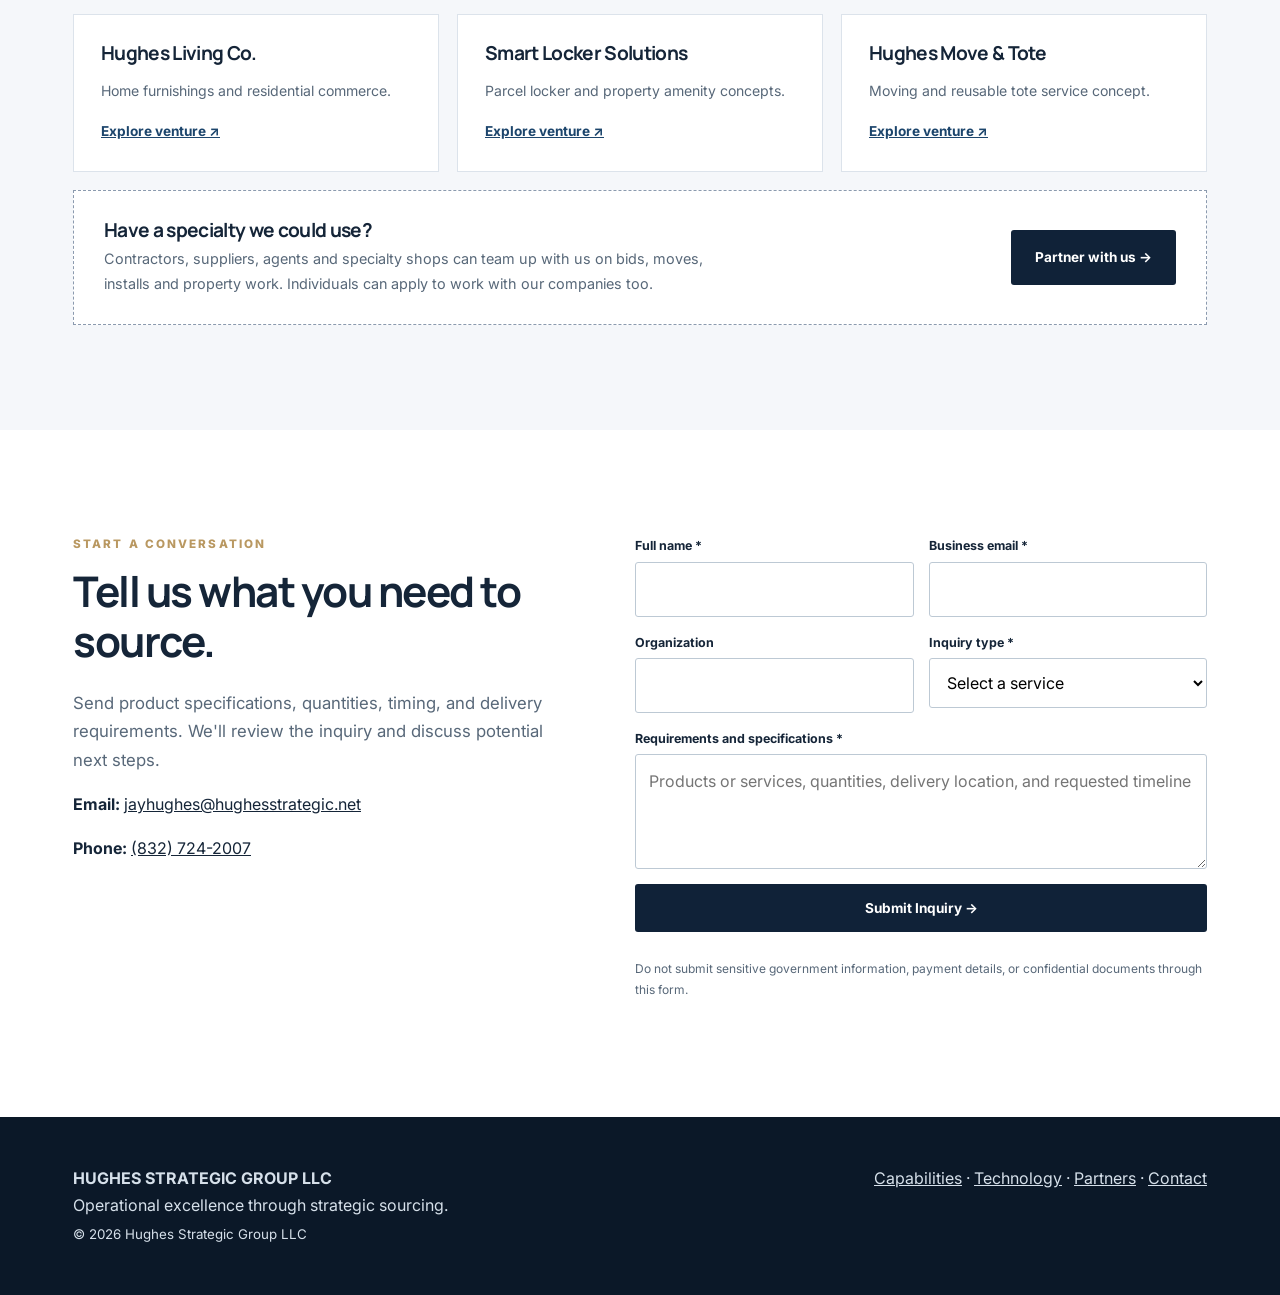
==== commit 0d215e12: "Add Partner With Us page and move the quote form off Netlify partners.html: business and individual " ====
--- a/index.html
+++ b/index.html
@@ -6,9 +6,9 @@
 <link rel="preconnect" href="https://fonts.googleapis.com"><link rel="preconnect" href="https://fonts.gstatic.com" crossorigin>
 <link href="https://fonts.googleapis.com/css2?family=Inter:wght@400;500;600;700&family=Manrope:wght@400;500;600;700;800&display=swap" rel="stylesheet">
 <style>
-:root{--navy:#102238;--blue:#1c456c;--gold:#b99861;--mist:#edf1f5;--ink:#152538;--muted:#586879;--line:#dce3eb}*{box-sizing:border-box}html{scroll-behavior:smooth}body{margin:0;color:var(--ink);font:16px/1.7 Inter,Arial,sans-serif;background:#fff}h1,h2,h3{font-family:Manrope,Arial,sans-serif;line-height:1.18;letter-spacing:-.035em}h1{font-size:clamp(2.7rem,5.5vw,5.5rem);max-width:950px;margin:20px 0 26px}h2{font-size:clamp(2rem,3.3vw,3.25rem);margin:12px 0 22px}h3{font-size:1.2rem;margin:0 0 12px}a{color:inherit}a:focus-visible,button:focus-visible,input:focus-visible,textarea:focus-visible,select:focus-visible{outline:3px solid var(--gold);outline-offset:3px}.wrap{max-width:1190px;padding:0 28px;margin:auto}.eyebrow{font-size:.73rem;font-weight:800;letter-spacing:.18em;text-transform:uppercase;color:var(--gold)}.site-header{position:sticky;top:0;z-index:20;background:#fff;border-bottom:1px solid var(--line)}.nav{min-height:82px;display:flex;align-items:center;justify-content:space-between;gap:25px}.logo{text-decoration:none;font-family:Manrope,sans-serif;font-weight:800;font-size:1.35rem;letter-spacing:-.05em;line-height:1.1}.logo span{display:block;font:600 .57rem/1.4 Inter,sans-serif;letter-spacing:.17em;color:var(--muted);margin-top:5px}.nav-links{display:flex;align-items:center;gap:23px}.nav-links a{text-decoration:none;font-size:.83rem;font-weight:700}.nav-links a:hover{color:var(--blue)}.btn{display:inline-flex;align-items:center;justify-content:center;gap:12px;text-decoration:none;border:1px solid transparent;padding:15px 23px;font-weight:700;font-size:.85rem;cursor:pointer;border-radius:3px;font-family:inherit}.btn-light{background:#fff;color:var(--navy)}.btn-dark{background:var(--navy);color:#fff}.btn-outline{border-color:#8b9aae;color:#fff;background:transparent}.menu-toggle{display:none;background:none;border:1px solid var(--line);padding:8px 12px;font-size:1.3rem}.hero{background:var(--navy);color:#fff;position:relative;overflow:hidden}.hero:before{content:"";position:absolute;width:620px;height:620px;border:1px solid #ffffff12;border-radius:50%;right:-160px;top:-200px;box-shadow:0 0 0 110px #ffffff06,0 0 0 230px #ffffff04}.hero-inner{position:relative;padding-top:125px;padding-bottom:115px}.hero p{max-width:660px;color:#c3d1df;font-size:1.13rem}.hero-actions{display:flex;flex-wrap:wrap;gap:12px;margin-top:36px}.credentials{display:flex;flex-wrap:wrap;gap:25px 0;border-top:1px solid #ffffff30;padding:23px 0}.credentials div{padding:0 26px;border-right:1px solid #ffffff30;font-size:.83rem;font-weight:700}.credentials div:first-child{padding-left:0}.credentials div:last-child{border:0}.section{padding:105px 0}.section-lead{max-width:680px;color:var(--muted);font-size:1.05rem}.pale{background:#f5f7fa}.grid{display:grid;grid-template-columns:repeat(3,minmax(0,1fr));gap:18px;margin-top:42px}.service{padding:32px;background:#fff;border:1px solid var(--line);min-height:260px;display:flex;flex-direction:column}.service .num{color:var(--gold);font-weight:800;font-size:.75rem;letter-spacing:.13em}.service p{color:var(--muted);font-size:.9rem}.service a{margin-top:auto;font-weight:700;text-decoration:none;color:var(--blue);font-size:.85rem}.split{display:grid;grid-template-columns:1fr 1fr;gap:75px;align-items:start}.check{padding:0;list-style:none}.check li{padding:12px 0;border-bottom:1px solid var(--line)}.check li:before{content:"✓";color:#22745f;font-weight:800;margin-right:13px}.dark{background:var(--navy);color:#fff}.dark p{color:#c3d1df}.stat{border-left:3px solid var(--gold);padding:10px 0 10px 25px;margin:20px 0}.stat strong{display:block;font:800 1.45rem Manrope}.stat small{color:#c3d1df}.portfolio-grid{display:grid;grid-template-columns:repeat(3,1fr);gap:18px;margin-top:38px}.venture{padding:27px;border:1px solid var(--line);background:#fff}.venture p{color:var(--muted);font-size:.88rem}.venture a{color:var(--blue);font-weight:700;font-size:.85rem}.contact-grid{display:grid;grid-template-columns:1fr 1.15fr;gap:65px}.form{display:grid;grid-template-columns:1fr 1fr;gap:15px}.field{display:flex;flex-direction:column;gap:5px}.field.full{grid-column:1/-1}label{font-size:.78rem;font-weight:700}input,select,textarea{width:100%;padding:13px;border:1px solid #bdc9d4;border-radius:3px;font:inherit;background:#fff}textarea{min-height:115px;resize:vertical}.form button{grid-column:1/-1}.foot{background:#0b1828;color:#d6e0ea;padding:48px 0}.foot-inner{display:flex;justify-content:space-between;gap:25px;flex-wrap:wrap}.foot a{color:#d6e0ea}.muted{color:var(--muted)}@media(max-width:900px){.menu-toggle{display:block}.nav-links{display:none;position:absolute;top:81px;left:0;right:0;background:#fff;padding:20px 28px;box-shadow:0 10px 20px #0002;flex-direction:column;align-items:stretch}.nav-links.open{display:flex}.grid,.portfolio-grid{grid-template-columns:repeat(2,1fr)}.split,.contact-grid{grid-template-columns:1fr;gap:32px}}@media(max-width:600px){.wrap{padding:0 20px}.hero-inner{padding:85px 0 70px}.section{padding:70px 0}.grid,.portfolio-grid,.form{grid-template-columns:1fr}.credentials div{width:50%;padding:8px 12px;border:0}.credentials div:first-child{padding-left:12px}.service{min-height:0}.field.full{grid-column:auto}.form button{grid-column:auto}}@media(prefers-reduced-motion:reduce){html{scroll-behavior:auto}}
+:root{--navy:#102238;--blue:#1c456c;--gold:#b99861;--mist:#edf1f5;--ink:#152538;--muted:#586879;--line:#dce3eb}*{box-sizing:border-box}html{scroll-behavior:smooth}body{margin:0;color:var(--ink);font:16px/1.7 Inter,Arial,sans-serif;background:#fff}h1,h2,h3{font-family:Manrope,Arial,sans-serif;line-height:1.18;letter-spacing:-.035em}h1{font-size:clamp(2.7rem,5.5vw,5.5rem);max-width:950px;margin:20px 0 26px}h2{font-size:clamp(2rem,3.3vw,3.25rem);margin:12px 0 22px}h3{font-size:1.2rem;margin:0 0 12px}a{color:inherit}a:focus-visible,button:focus-visible,input:focus-visible,textarea:focus-visible,select:focus-visible{outline:3px solid var(--gold);outline-offset:3px}.wrap{max-width:1190px;padding:0 28px;margin:auto}.eyebrow{font-size:.73rem;font-weight:800;letter-spacing:.18em;text-transform:uppercase;color:var(--gold)}.site-header{position:sticky;top:0;z-index:20;background:#fff;border-bottom:1px solid var(--line)}.nav{min-height:82px;display:flex;align-items:center;justify-content:space-between;gap:25px}.logo{text-decoration:none;font-family:Manrope,sans-serif;font-weight:800;font-size:1.35rem;letter-spacing:-.05em;line-height:1.1}.logo span{display:block;font:600 .57rem/1.4 Inter,sans-serif;letter-spacing:.17em;color:var(--muted);margin-top:5px}.nav-links{display:flex;align-items:center;gap:23px}.nav-links a{text-decoration:none;font-size:.83rem;font-weight:700}.nav-links a:hover{color:var(--blue)}.btn{display:inline-flex;align-items:center;justify-content:center;gap:12px;text-decoration:none;border:1px solid transparent;padding:15px 23px;font-weight:700;font-size:.85rem;cursor:pointer;border-radius:3px;font-family:inherit}.btn-light{background:#fff;color:var(--navy)}.btn-dark{background:var(--navy);color:#fff}.btn-outline{border-color:#8b9aae;color:#fff;background:transparent}.menu-toggle{display:none;background:none;border:1px solid var(--line);padding:8px 12px;font-size:1.3rem}.hero{background:var(--navy);color:#fff;position:relative;overflow:hidden}.hero:before{content:"";position:absolute;width:620px;height:620px;border:1px solid #ffffff12;border-radius:50%;right:-160px;top:-200px;box-shadow:0 0 0 110px #ffffff06,0 0 0 230px #ffffff04}.hero-inner{position:relative;padding-top:125px;padding-bottom:115px}.hero p{max-width:660px;color:#c3d1df;font-size:1.13rem}.hero-actions{display:flex;flex-wrap:wrap;gap:12px;margin-top:36px}.credentials{display:flex;flex-wrap:wrap;gap:25px 0;border-top:1px solid #ffffff30;padding:23px 0}.credentials div{padding:0 26px;border-right:1px solid #ffffff30;font-size:.83rem;font-weight:700}.credentials div:first-child{padding-left:0}.credentials div:last-child{border:0}.section{padding:105px 0}.section-lead{max-width:680px;color:var(--muted);font-size:1.05rem}.pale{background:#f5f7fa}.grid{display:grid;grid-template-columns:repeat(3,minmax(0,1fr));gap:18px;margin-top:42px}.service{padding:32px;background:#fff;border:1px solid var(--line);min-height:260px;display:flex;flex-direction:column}.service .num{color:var(--gold);font-weight:800;font-size:.75rem;letter-spacing:.13em}.service p{color:var(--muted);font-size:.9rem}.service a{margin-top:auto;font-weight:700;text-decoration:none;color:var(--blue);font-size:.85rem}.split{display:grid;grid-template-columns:1fr 1fr;gap:75px;align-items:start}.check{padding:0;list-style:none}.check li{padding:12px 0;border-bottom:1px solid var(--line)}.check li:before{content:"✓";color:#22745f;font-weight:800;margin-right:13px}.dark{background:var(--navy);color:#fff}.dark p{color:#c3d1df}.stat{border-left:3px solid var(--gold);padding:10px 0 10px 25px;margin:20px 0}.stat strong{display:block;font:800 1.45rem Manrope}.stat small{color:#c3d1df}.portfolio-grid{display:grid;grid-template-columns:repeat(3,1fr);gap:18px;margin-top:38px}.venture{padding:27px;border:1px solid var(--line);background:#fff}.venture p{color:var(--muted);font-size:.88rem}.venture a{color:var(--blue);font-weight:700;font-size:.85rem}.contact-grid{display:grid;grid-template-columns:1fr 1.15fr;gap:65px}.form{display:grid;grid-template-columns:1fr 1fr;gap:15px}.field{display:flex;flex-direction:column;gap:5px}.field.full{grid-column:1/-1}label{font-size:.78rem;font-weight:700}input,select,textarea{width:100%;padding:13px;border:1px solid #bdc9d4;border-radius:3px;font:inherit;background:#fff}textarea{min-height:115px;resize:vertical}.form button{grid-column:1/-1}.partner-cta{margin-top:18px;padding:28px 30px;border:1px dashed #8b9aae;background:#fff;display:flex;align-items:center;justify-content:space-between;gap:24px;flex-wrap:wrap}.partner-cta h3{margin:0 0 6px}.partner-cta p{margin:0;color:var(--muted);font-size:.9rem;max-width:640px}.form-status{grid-column:1/-1;padding:14px 16px;font-size:.92rem;line-height:1.55;border-left:3px solid #22745f;background:#e6f2ee;margin:0}.form-status.err{border-left-color:#a3362a;background:#f8e4e0}.form-status[hidden]{display:none}.foot{background:#0b1828;color:#d6e0ea;padding:48px 0}.foot-inner{display:flex;justify-content:space-between;gap:25px;flex-wrap:wrap}.foot a{color:#d6e0ea}.muted{color:var(--muted)}@media(max-width:900px){.menu-toggle{display:block}.nav-links{display:none;position:absolute;top:81px;left:0;right:0;background:#fff;padding:20px 28px;box-shadow:0 10px 20px #0002;flex-direction:column;align-items:stretch}.nav-links.open{display:flex}.grid,.portfolio-grid{grid-template-columns:repeat(2,1fr)}.split,.contact-grid{grid-template-columns:1fr;gap:32px}}@media(max-width:600px){.wrap{padding:0 20px}.hero-inner{padding:85px 0 70px}.section{padding:70px 0}.grid,.portfolio-grid,.form{grid-template-columns:1fr}.credentials div{width:50%;padding:8px 12px;border:0}.credentials div:first-child{padding-left:12px}.service{min-height:0}.field.full{grid-column:auto}.form button{grid-column:auto}}@media(prefers-reduced-motion:reduce){html{scroll-behavior:auto}}
 .logo img{display:block;height:52px;width:auto;max-width:100%}@media(max-width:600px){.logo img{height:42px}}</style></head><body>
-<header class="site-header"><div class="wrap nav"><a class="logo" href="index.html" aria-label="Hughes Strategic Group home"><img src="hsg-logo.png" alt="Hughes Strategic Group" width="760" height="199"></a><button class="menu-toggle" type="button" aria-expanded="false" aria-controls="navigation" aria-label="Toggle navigation">☰</button><nav class="nav-links" id="navigation" aria-label="Main navigation"><a href="#solutions">Solutions</a><a href="capabilities.html">Government Contracting</a><a href="#about">Our Group</a><a href="#portfolio">Portfolio</a><a href="hp.html">Technology</a><a class="btn btn-dark" href="#contact">Request a Quote →</a></nav></div></header>
+<header class="site-header"><div class="wrap nav"><a class="logo" href="index.html" aria-label="Hughes Strategic Group home"><img src="hsg-logo.png?v=2" alt="Hughes Strategic Group" width="760" height="199"></a><button class="menu-toggle" type="button" aria-expanded="false" aria-controls="navigation" aria-label="Toggle navigation">☰</button><nav class="nav-links" id="navigation" aria-label="Main navigation"><a href="#solutions">Solutions</a><a href="capabilities.html">Government Contracting</a><a href="#about">Our Group</a><a href="#portfolio">Portfolio</a><a href="hp.html">Technology</a><a href="partners.html">Partners</a><a class="btn btn-dark" href="#contact">Request a Quote →</a></nav></div></header>
 <main><section class="hero"><div class="wrap"><div class="hero-inner"><div class="eyebrow">Government & Commercial Procurement Solutions</div><h1>Strategic sourcing.<br>Reliable execution.</h1><p>Hughes Strategic Group connects procurement needs with practical solutions. We support public agencies, prime contractors, and commercial organizations through supplier coordination, sourcing, and logistics support.</p><div class="hero-actions"><a class="btn btn-light" href="#contact">Request a Quote →</a><a class="btn btn-outline" href="capabilities.html">Explore Our Capabilities</a></div></div><div class="credentials"><div>SAM.gov Registered</div><div>CAGE 17XV5</div><div>UEI JL4TVJXLDEA1</div><div>Houston, Texas</div></div></div></section>
 <section class="section" id="about"><div class="wrap split"><div><div class="eyebrow">About the Group</div><h2>Built for the work behind every successful operation.</h2></div><div><p class="section-lead">Hughes Strategic Group LLC is a Houston-based business focused on strategic sourcing, procurement support, and operational coordination. We take a practical, responsive approach to helping organizations identify suppliers, source goods, and coordinate fulfillment.</p><p class="muted">Our corporate model pairs a focused procurement business with a growing portfolio of independently positioned ventures. Clients receive a clear point of contact and a solutions-first approach.</p><a class="btn btn-dark" href="capabilities.html">View Company Qualifications →</a></div></div></section>
 <section class="section pale" id="solutions"><div class="wrap"><div class="eyebrow">Core Capabilities</div><h2>Procurement-led. Execution-focused.</h2><p class="section-lead">From sourcing requirements to delivery coordination, we help buyers move from specifications to actionable solutions.</p><div class="grid">
@@ -24,8 +24,8 @@
 <article class="venture"><h3>Hughes Living Co.</h3><p>Home furnishings and residential commerce.</p><a href="https://hugheslivingco.com" target="_blank" rel="noopener noreferrer">Explore venture ↗</a></article>
 <article class="venture"><h3>Smart Locker Solutions</h3><p>Parcel locker and property amenity concepts.</p><a href="https://jhughes281.github.io/HSG-Lockers/" target="_blank" rel="noopener noreferrer">Explore venture ↗</a></article>
 <article class="venture"><h3>Hughes Move & Tote</h3><p>Moving and reusable tote service concept.</p><a href="https://jhughes281.github.io/hughes-move-tote/" target="_blank" rel="noopener noreferrer">Explore venture ↗</a></article>
-</div></div></section>
+</div><div class="partner-cta"><div><h3>Have a specialty we could use?</h3><p>Contractors, suppliers, agents and specialty shops can team up with us on bids, moves, installs and property work. Individuals can apply to work with our companies too.</p></div><a class="btn btn-dark" href="partners.html">Partner with us →</a></div></div></section>
 <section class="section" id="contact"><div class="wrap contact-grid"><div><div class="eyebrow">Start a Conversation</div><h2>Tell us what you need to source.</h2><p class="section-lead">Send product specifications, quantities, timing, and delivery requirements. We'll review the inquiry and discuss potential next steps.</p><p><strong>Email:</strong> <a href="mailto:jayhughes@hughesstrategic.net">jayhughes@hughesstrategic.net</a></p><p><strong>Phone:</strong> <a href="tel:+18327242007">(832) 724-2007</a></p></div>
-<form class="form" name="hsg-rfq" method="POST" data-netlify="true" netlify-honeypot="bot-field" action="/?submitted=1#contact"><input type="hidden" name="form-name" value="hsg-rfq"><p hidden><label>Do not fill this out: <input name="bot-field"></label></p><div class="field"><label for="name">Full name *</label><input id="name" name="name" required autocomplete="name"></div><div class="field"><label for="email">Business email *</label><input id="email" name="email" type="email" required autocomplete="email"></div><div class="field"><label for="company">Organization</label><input id="company" name="company" autocomplete="organization"></div><div class="field"><label for="category">Inquiry type *</label><select id="category" name="category" required><option value="">Select a service</option><option>Strategic sourcing</option><option>Technology procurement</option><option>Furniture & FF&E</option><option>Logistics</option><option>Facility supplies</option><option>Supplier partnership</option><option>Other</option></select></div><div class="field full"><label for="details">Requirements and specifications *</label><textarea id="details" name="details" required placeholder="Products or services, quantities, delivery location, and requested timeline"></textarea></div><button class="btn btn-dark" type="submit">Submit Inquiry →</button><p class="muted field full" style="font-size:.75rem">Do not submit sensitive government information, payment details, or confidential documents through this form.</p></form></div></section></main>
-<footer class="foot"><div class="wrap foot-inner"><div><strong>HUGHES STRATEGIC GROUP LLC</strong><div>Operational excellence through strategic sourcing.</div><small>© <span id="year">2026</span> Hughes Strategic Group LLC</small></div><div><a href="capabilities.html">Capabilities</a> · <a href="hp.html">Technology</a> · <a href="#contact">Contact</a></div></div></footer>
-<script>const toggle=document.querySelector('.menu-toggle');const nav=document.querySelector('.nav-links');toggle.addEventListener('click',()=>{const open=nav.classList.toggle('open');toggle.setAttribute('aria-expanded',String(open))});nav.querySelectorAll('a').forEach(a=>a.addEventListener('click',()=>{nav.classList.remove('open');toggle.setAttribute('aria-expanded','false')}));document.getElementById('year').textContent=new Date().getFullYear();if(new URLSearchParams(location.search).has('submitted')){const p=document.createElement('p');p.setAttribute('role','status');p.textContent='Thank you. Your inquiry was submitted. We will review it and follow up.';document.querySelector('form').before(p)}</script></body></html>+<form class="form" id="rfq-form" novalidate><!-- Web3Forms: same access key as partners.html (from web3forms.com, tied to the inbox it delivers to) --><input type="hidden" name="access_key" value="YOUR_WEB3FORMS_ACCESS_KEY"><input type="hidden" name="subject" value="New quote request - hughesstrategic.net"><input type="hidden" name="from_name" value="HSG Quote Form"><input type="checkbox" name="botcheck" style="position:absolute;left:-9999px" tabindex="-1" autocomplete="off" aria-hidden="true"><div class="field"><label for="name">Full name *</label><input id="name" name="name" required autocomplete="name"></div><div class="field"><label for="email">Business email *</label><input id="email" name="email" type="email" required autocomplete="email"></div><div class="field"><label for="company">Organization</label><input id="company" name="company" autocomplete="organization"></div><div class="field"><label for="category">Inquiry type *</label><select id="category" name="category" required><option value="">Select a service</option><option>Strategic sourcing</option><option>Technology procurement</option><option>Furniture & FF&E</option><option>Logistics</option><option>Facility supplies</option><option>Supplier partnership</option><option>Other</option></select></div><div class="field full"><label for="details">Requirements and specifications *</label><textarea id="details" name="details" required placeholder="Products or services, quantities, delivery location, and requested timeline"></textarea></div><button class="btn btn-dark" type="submit" id="rfq-send">Submit Inquiry →</button><p class="form-status" id="rfq-status" role="status" aria-live="polite" hidden></p><p class="muted field full" style="font-size:.75rem">Do not submit sensitive government information, payment details, or confidential documents through this form.</p></form></div></section></main>
+<footer class="foot"><div class="wrap foot-inner"><div><strong>HUGHES STRATEGIC GROUP LLC</strong><div>Operational excellence through strategic sourcing.</div><small>© <span id="year">2026</span> Hughes Strategic Group LLC</small></div><div><a href="capabilities.html">Capabilities</a> · <a href="hp.html">Technology</a> · <a href="partners.html">Partners</a> · <a href="#contact">Contact</a></div></div></footer>
+<script>const toggle=document.querySelector('.menu-toggle');const nav=document.querySelector('.nav-links');toggle.addEventListener('click',()=>{const open=nav.classList.toggle('open');toggle.setAttribute('aria-expanded',String(open))});nav.querySelectorAll('a').forEach(a=>a.addEventListener('click',()=>{nav.classList.remove('open');toggle.setAttribute('aria-expanded','false')}));document.getElementById('year').textContent=new Date().getFullYear();(function(){var f=document.getElementById('rfq-form'),st=document.getElementById('rfq-status'),b=document.getElementById('rfq-send');function show(h,e){st.innerHTML=h;st.className='form-status'+(e?' err':'');st.hidden=false}var fb='Please email <a href="mailto:jayhughes@hughesstrategic.net">jayhughes@hughesstrategic.net</a> or call <a href="tel:+18327242007">(832) 724-2007</a>.';f.addEventListener('submit',function(e){e.preventDefault();if(!f.checkValidity()){f.reportValidity();return}if(f.access_key.value.indexOf('YOUR_')===0){show('The form is not connected yet. '+fb,true);return}b.disabled=true;b.textContent='Sending...';fetch('https://api.web3forms.com/submit',{method:'POST',body:new FormData(f)}).then(function(r){return r.json()}).then(function(d){if(!d.success)throw new Error(d.message);f.reset();show('Thank you. Your inquiry was submitted. We will review it and follow up.')}).catch(function(){show('That did not go through. '+fb,true)}).finally(function(){b.disabled=false;b.textContent='Submit Inquiry →'})})})();</script></body></html>
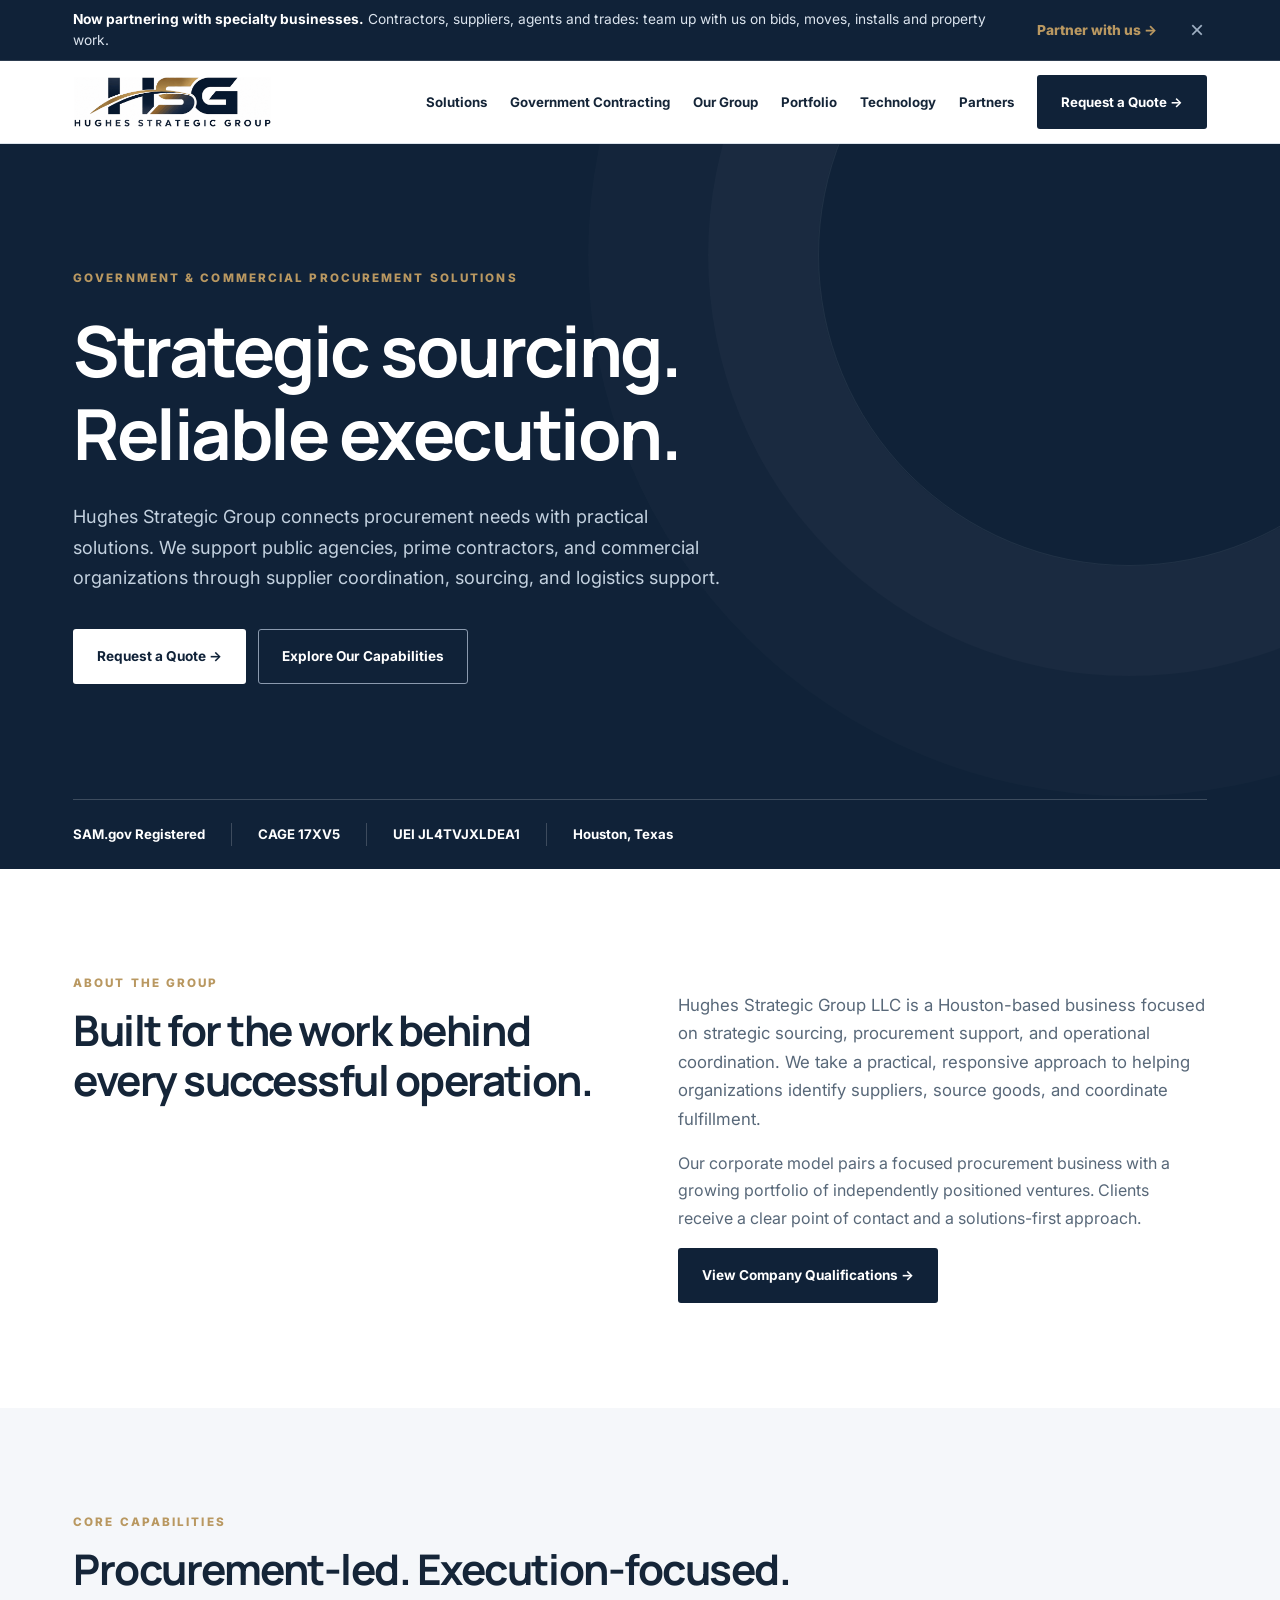
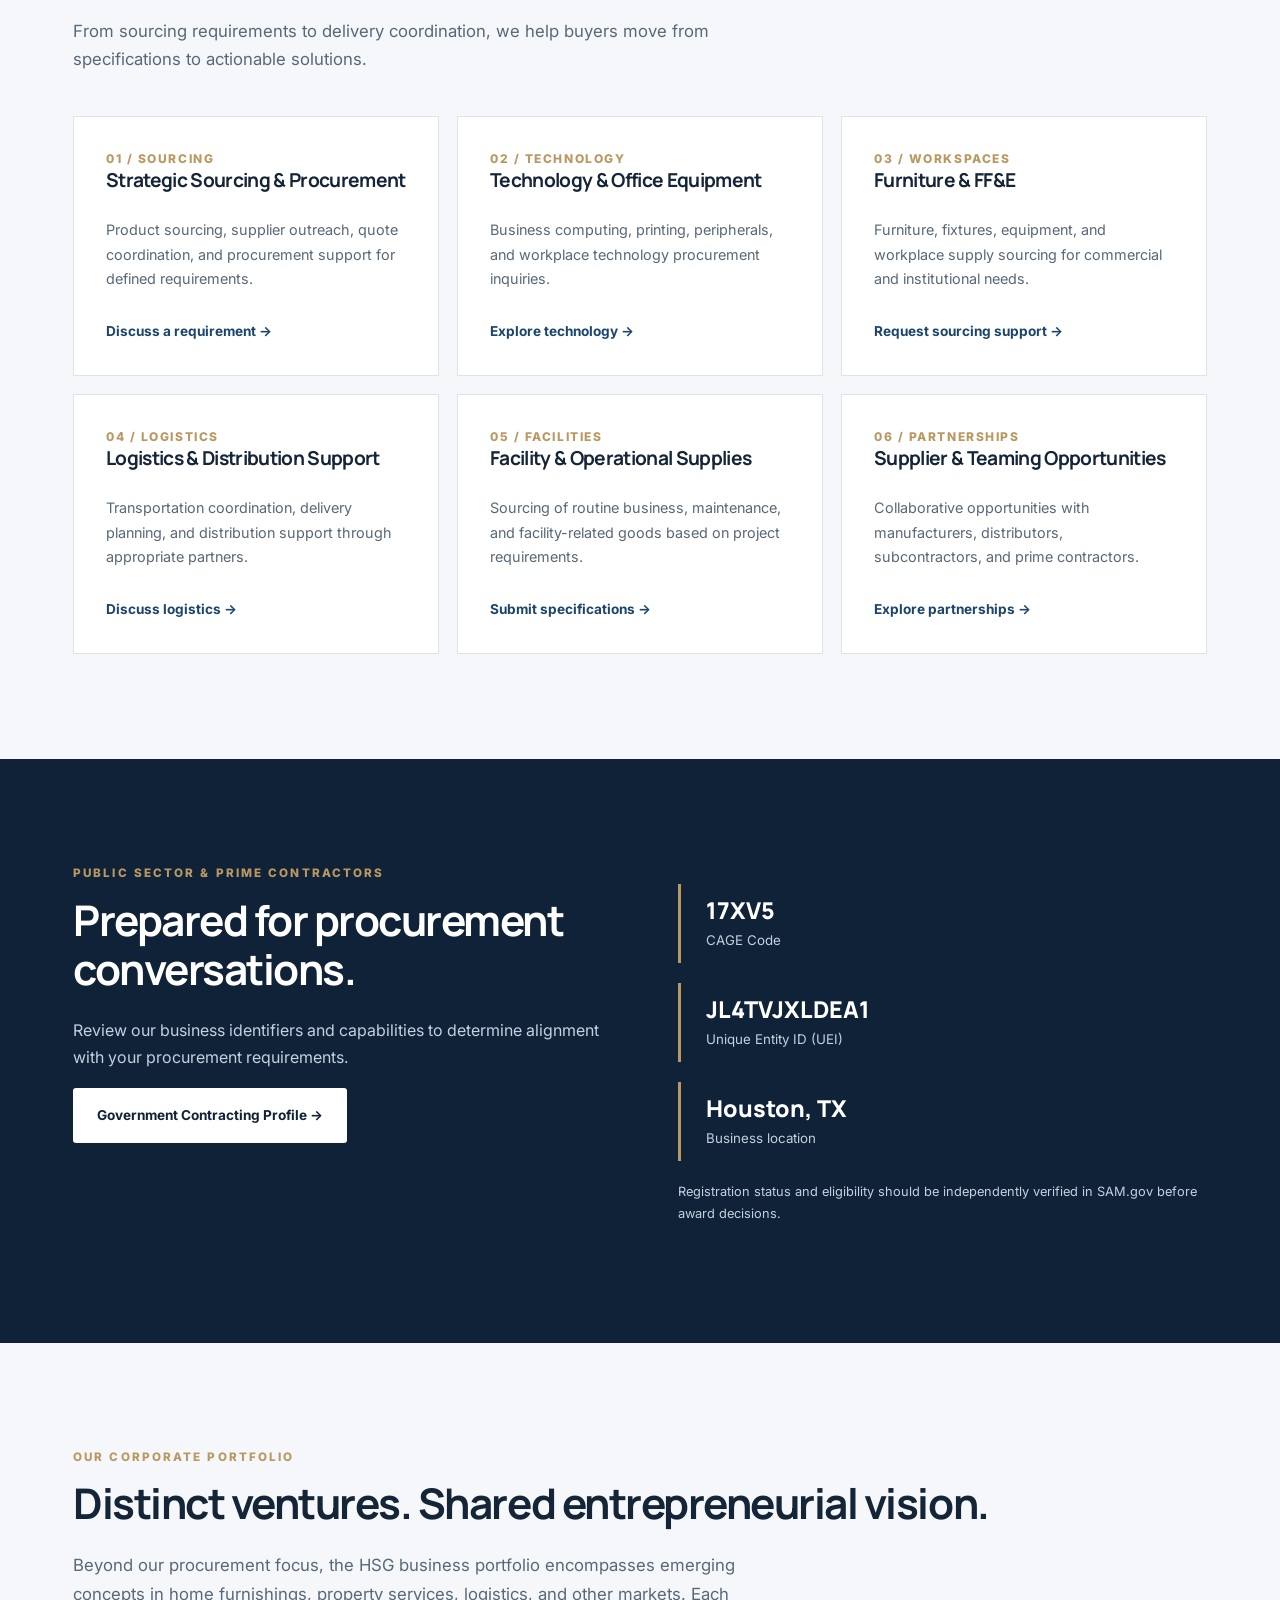
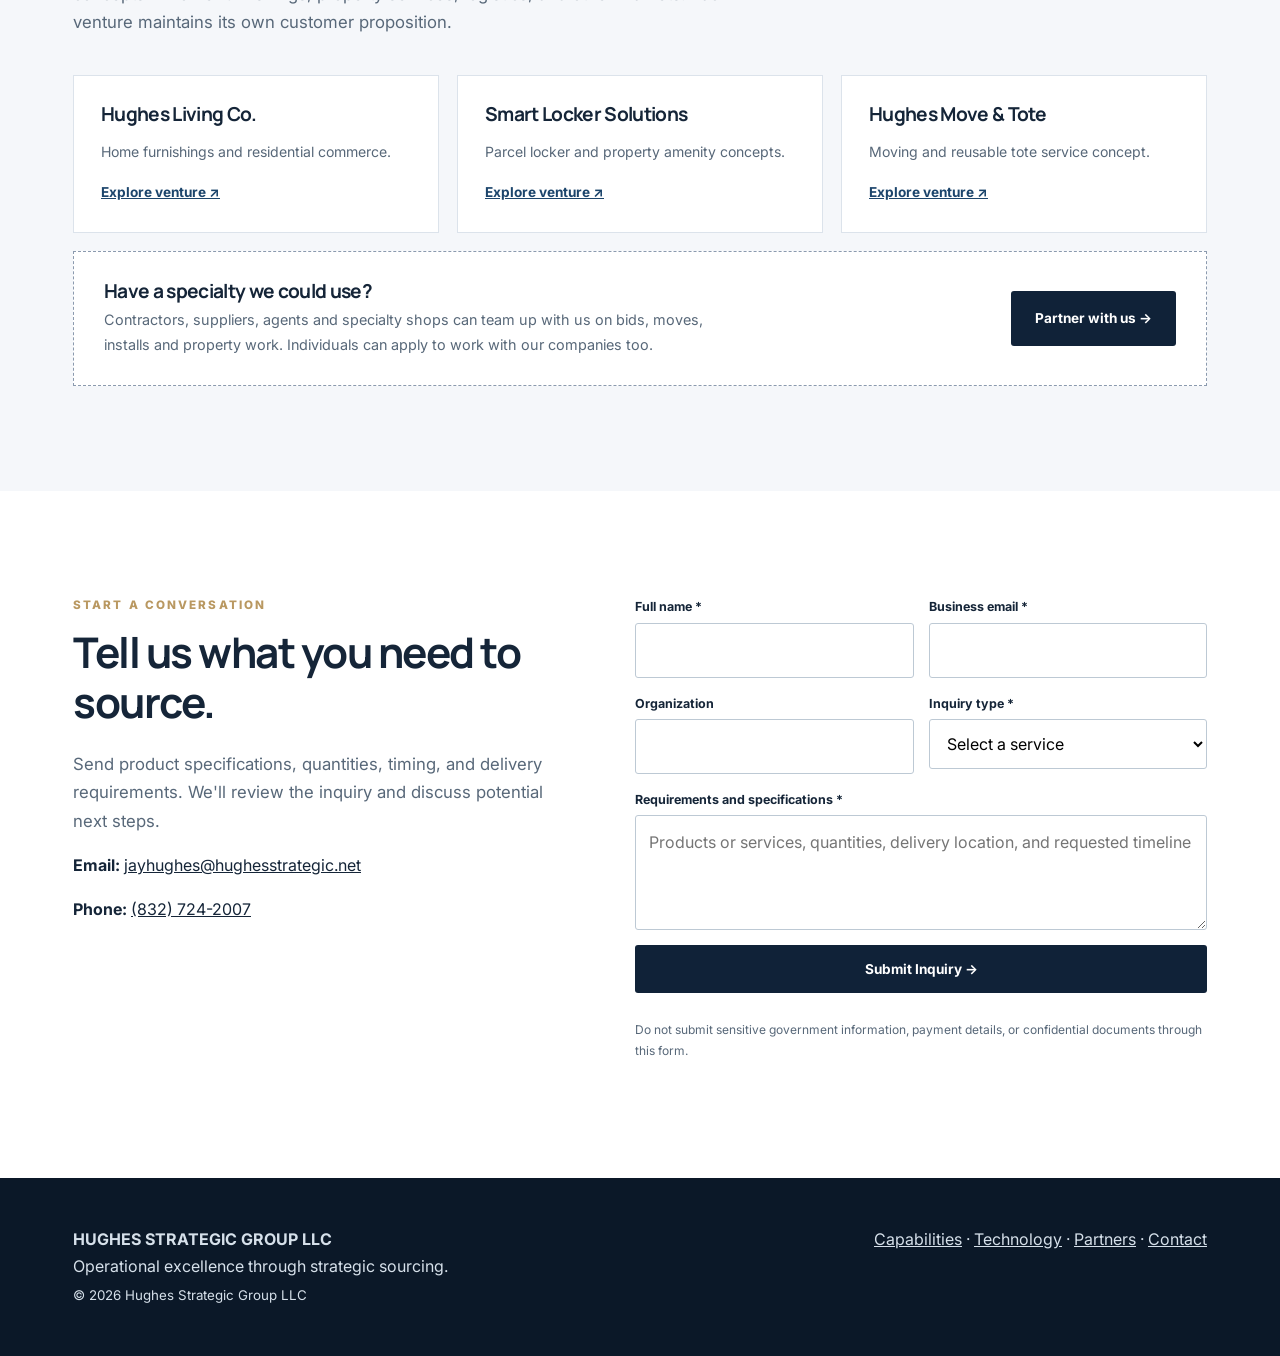
==== commit ba8fe282: "Add dismissible partner announcement bar to the homepage Co-Authored-By: Claude Opus 5.5 <noreply@an" ====
--- a/index.html
+++ b/index.html
@@ -6,9 +6,9 @@
 <link rel="preconnect" href="https://fonts.googleapis.com"><link rel="preconnect" href="https://fonts.gstatic.com" crossorigin>
 <link href="https://fonts.googleapis.com/css2?family=Inter:wght@400;500;600;700&family=Manrope:wght@400;500;600;700;800&display=swap" rel="stylesheet">
 <style>
-:root{--navy:#102238;--blue:#1c456c;--gold:#b99861;--mist:#edf1f5;--ink:#152538;--muted:#586879;--line:#dce3eb}*{box-sizing:border-box}html{scroll-behavior:smooth}body{margin:0;color:var(--ink);font:16px/1.7 Inter,Arial,sans-serif;background:#fff}h1,h2,h3{font-family:Manrope,Arial,sans-serif;line-height:1.18;letter-spacing:-.035em}h1{font-size:clamp(2.7rem,5.5vw,5.5rem);max-width:950px;margin:20px 0 26px}h2{font-size:clamp(2rem,3.3vw,3.25rem);margin:12px 0 22px}h3{font-size:1.2rem;margin:0 0 12px}a{color:inherit}a:focus-visible,button:focus-visible,input:focus-visible,textarea:focus-visible,select:focus-visible{outline:3px solid var(--gold);outline-offset:3px}.wrap{max-width:1190px;padding:0 28px;margin:auto}.eyebrow{font-size:.73rem;font-weight:800;letter-spacing:.18em;text-transform:uppercase;color:var(--gold)}.site-header{position:sticky;top:0;z-index:20;background:#fff;border-bottom:1px solid var(--line)}.nav{min-height:82px;display:flex;align-items:center;justify-content:space-between;gap:25px}.logo{text-decoration:none;font-family:Manrope,sans-serif;font-weight:800;font-size:1.35rem;letter-spacing:-.05em;line-height:1.1}.logo span{display:block;font:600 .57rem/1.4 Inter,sans-serif;letter-spacing:.17em;color:var(--muted);margin-top:5px}.nav-links{display:flex;align-items:center;gap:23px}.nav-links a{text-decoration:none;font-size:.83rem;font-weight:700}.nav-links a:hover{color:var(--blue)}.btn{display:inline-flex;align-items:center;justify-content:center;gap:12px;text-decoration:none;border:1px solid transparent;padding:15px 23px;font-weight:700;font-size:.85rem;cursor:pointer;border-radius:3px;font-family:inherit}.btn-light{background:#fff;color:var(--navy)}.btn-dark{background:var(--navy);color:#fff}.btn-outline{border-color:#8b9aae;color:#fff;background:transparent}.menu-toggle{display:none;background:none;border:1px solid var(--line);padding:8px 12px;font-size:1.3rem}.hero{background:var(--navy);color:#fff;position:relative;overflow:hidden}.hero:before{content:"";position:absolute;width:620px;height:620px;border:1px solid #ffffff12;border-radius:50%;right:-160px;top:-200px;box-shadow:0 0 0 110px #ffffff06,0 0 0 230px #ffffff04}.hero-inner{position:relative;padding-top:125px;padding-bottom:115px}.hero p{max-width:660px;color:#c3d1df;font-size:1.13rem}.hero-actions{display:flex;flex-wrap:wrap;gap:12px;margin-top:36px}.credentials{display:flex;flex-wrap:wrap;gap:25px 0;border-top:1px solid #ffffff30;padding:23px 0}.credentials div{padding:0 26px;border-right:1px solid #ffffff30;font-size:.83rem;font-weight:700}.credentials div:first-child{padding-left:0}.credentials div:last-child{border:0}.section{padding:105px 0}.section-lead{max-width:680px;color:var(--muted);font-size:1.05rem}.pale{background:#f5f7fa}.grid{display:grid;grid-template-columns:repeat(3,minmax(0,1fr));gap:18px;margin-top:42px}.service{padding:32px;background:#fff;border:1px solid var(--line);min-height:260px;display:flex;flex-direction:column}.service .num{color:var(--gold);font-weight:800;font-size:.75rem;letter-spacing:.13em}.service p{color:var(--muted);font-size:.9rem}.service a{margin-top:auto;font-weight:700;text-decoration:none;color:var(--blue);font-size:.85rem}.split{display:grid;grid-template-columns:1fr 1fr;gap:75px;align-items:start}.check{padding:0;list-style:none}.check li{padding:12px 0;border-bottom:1px solid var(--line)}.check li:before{content:"✓";color:#22745f;font-weight:800;margin-right:13px}.dark{background:var(--navy);color:#fff}.dark p{color:#c3d1df}.stat{border-left:3px solid var(--gold);padding:10px 0 10px 25px;margin:20px 0}.stat strong{display:block;font:800 1.45rem Manrope}.stat small{color:#c3d1df}.portfolio-grid{display:grid;grid-template-columns:repeat(3,1fr);gap:18px;margin-top:38px}.venture{padding:27px;border:1px solid var(--line);background:#fff}.venture p{color:var(--muted);font-size:.88rem}.venture a{color:var(--blue);font-weight:700;font-size:.85rem}.contact-grid{display:grid;grid-template-columns:1fr 1.15fr;gap:65px}.form{display:grid;grid-template-columns:1fr 1fr;gap:15px}.field{display:flex;flex-direction:column;gap:5px}.field.full{grid-column:1/-1}label{font-size:.78rem;font-weight:700}input,select,textarea{width:100%;padding:13px;border:1px solid #bdc9d4;border-radius:3px;font:inherit;background:#fff}textarea{min-height:115px;resize:vertical}.form button{grid-column:1/-1}.partner-cta{margin-top:18px;padding:28px 30px;border:1px dashed #8b9aae;background:#fff;display:flex;align-items:center;justify-content:space-between;gap:24px;flex-wrap:wrap}.partner-cta h3{margin:0 0 6px}.partner-cta p{margin:0;color:var(--muted);font-size:.9rem;max-width:640px}.form-status{grid-column:1/-1;padding:14px 16px;font-size:.92rem;line-height:1.55;border-left:3px solid #22745f;background:#e6f2ee;margin:0}.form-status.err{border-left-color:#a3362a;background:#f8e4e0}.form-status[hidden]{display:none}.foot{background:#0b1828;color:#d6e0ea;padding:48px 0}.foot-inner{display:flex;justify-content:space-between;gap:25px;flex-wrap:wrap}.foot a{color:#d6e0ea}.muted{color:var(--muted)}@media(max-width:900px){.menu-toggle{display:block}.nav-links{display:none;position:absolute;top:81px;left:0;right:0;background:#fff;padding:20px 28px;box-shadow:0 10px 20px #0002;flex-direction:column;align-items:stretch}.nav-links.open{display:flex}.grid,.portfolio-grid{grid-template-columns:repeat(2,1fr)}.split,.contact-grid{grid-template-columns:1fr;gap:32px}}@media(max-width:600px){.wrap{padding:0 20px}.hero-inner{padding:85px 0 70px}.section{padding:70px 0}.grid,.portfolio-grid,.form{grid-template-columns:1fr}.credentials div{width:50%;padding:8px 12px;border:0}.credentials div:first-child{padding-left:12px}.service{min-height:0}.field.full{grid-column:auto}.form button{grid-column:auto}}@media(prefers-reduced-motion:reduce){html{scroll-behavior:auto}}
+:root{--navy:#102238;--blue:#1c456c;--gold:#b99861;--mist:#edf1f5;--ink:#152538;--muted:#586879;--line:#dce3eb}*{box-sizing:border-box}html{scroll-behavior:smooth}body{margin:0;color:var(--ink);font:16px/1.7 Inter,Arial,sans-serif;background:#fff}h1,h2,h3{font-family:Manrope,Arial,sans-serif;line-height:1.18;letter-spacing:-.035em}h1{font-size:clamp(2.7rem,5.5vw,5.5rem);max-width:950px;margin:20px 0 26px}h2{font-size:clamp(2rem,3.3vw,3.25rem);margin:12px 0 22px}h3{font-size:1.2rem;margin:0 0 12px}a{color:inherit}a:focus-visible,button:focus-visible,input:focus-visible,textarea:focus-visible,select:focus-visible{outline:3px solid var(--gold);outline-offset:3px}.wrap{max-width:1190px;padding:0 28px;margin:auto}.eyebrow{font-size:.73rem;font-weight:800;letter-spacing:.18em;text-transform:uppercase;color:var(--gold)}.site-header{position:sticky;top:0;z-index:20;background:#fff;border-bottom:1px solid var(--line)}.nav{min-height:82px;display:flex;align-items:center;justify-content:space-between;gap:25px}.logo{text-decoration:none;font-family:Manrope,sans-serif;font-weight:800;font-size:1.35rem;letter-spacing:-.05em;line-height:1.1}.logo span{display:block;font:600 .57rem/1.4 Inter,sans-serif;letter-spacing:.17em;color:var(--muted);margin-top:5px}.nav-links{display:flex;align-items:center;gap:23px}.nav-links a{text-decoration:none;font-size:.83rem;font-weight:700}.nav-links a:hover{color:var(--blue)}.btn{display:inline-flex;align-items:center;justify-content:center;gap:12px;text-decoration:none;border:1px solid transparent;padding:15px 23px;font-weight:700;font-size:.85rem;cursor:pointer;border-radius:3px;font-family:inherit}.btn-light{background:#fff;color:var(--navy)}.btn-dark{background:var(--navy);color:#fff}.btn-outline{border-color:#8b9aae;color:#fff;background:transparent}.menu-toggle{display:none;background:none;border:1px solid var(--line);padding:8px 12px;font-size:1.3rem}.hero{background:var(--navy);color:#fff;position:relative;overflow:hidden}.hero:before{content:"";position:absolute;width:620px;height:620px;border:1px solid #ffffff12;border-radius:50%;right:-160px;top:-200px;box-shadow:0 0 0 110px #ffffff06,0 0 0 230px #ffffff04}.hero-inner{position:relative;padding-top:125px;padding-bottom:115px}.hero p{max-width:660px;color:#c3d1df;font-size:1.13rem}.hero-actions{display:flex;flex-wrap:wrap;gap:12px;margin-top:36px}.credentials{display:flex;flex-wrap:wrap;gap:25px 0;border-top:1px solid #ffffff30;padding:23px 0}.credentials div{padding:0 26px;border-right:1px solid #ffffff30;font-size:.83rem;font-weight:700}.credentials div:first-child{padding-left:0}.credentials div:last-child{border:0}.section{padding:105px 0}.section-lead{max-width:680px;color:var(--muted);font-size:1.05rem}.pale{background:#f5f7fa}.grid{display:grid;grid-template-columns:repeat(3,minmax(0,1fr));gap:18px;margin-top:42px}.service{padding:32px;background:#fff;border:1px solid var(--line);min-height:260px;display:flex;flex-direction:column}.service .num{color:var(--gold);font-weight:800;font-size:.75rem;letter-spacing:.13em}.service p{color:var(--muted);font-size:.9rem}.service a{margin-top:auto;font-weight:700;text-decoration:none;color:var(--blue);font-size:.85rem}.split{display:grid;grid-template-columns:1fr 1fr;gap:75px;align-items:start}.check{padding:0;list-style:none}.check li{padding:12px 0;border-bottom:1px solid var(--line)}.check li:before{content:"✓";color:#22745f;font-weight:800;margin-right:13px}.dark{background:var(--navy);color:#fff}.dark p{color:#c3d1df}.stat{border-left:3px solid var(--gold);padding:10px 0 10px 25px;margin:20px 0}.stat strong{display:block;font:800 1.45rem Manrope}.stat small{color:#c3d1df}.portfolio-grid{display:grid;grid-template-columns:repeat(3,1fr);gap:18px;margin-top:38px}.venture{padding:27px;border:1px solid var(--line);background:#fff}.venture p{color:var(--muted);font-size:.88rem}.venture a{color:var(--blue);font-weight:700;font-size:.85rem}.contact-grid{display:grid;grid-template-columns:1fr 1.15fr;gap:65px}.form{display:grid;grid-template-columns:1fr 1fr;gap:15px}.field{display:flex;flex-direction:column;gap:5px}.field.full{grid-column:1/-1}label{font-size:.78rem;font-weight:700}input,select,textarea{width:100%;padding:13px;border:1px solid #bdc9d4;border-radius:3px;font:inherit;background:#fff}textarea{min-height:115px;resize:vertical}.form button{grid-column:1/-1}.partner-cta{margin-top:18px;padding:28px 30px;border:1px dashed #8b9aae;background:#fff;display:flex;align-items:center;justify-content:space-between;gap:24px;flex-wrap:wrap}.partner-cta h3{margin:0 0 6px}.partner-cta p{margin:0;color:var(--muted);font-size:.9rem;max-width:640px}.form-status{grid-column:1/-1;padding:14px 16px;font-size:.92rem;line-height:1.55;border-left:3px solid #22745f;background:#e6f2ee;margin:0}.form-status.err{border-left-color:#a3362a;background:#f8e4e0}.form-status[hidden]{display:none}.partner-bar{background:var(--navy);color:#dbe4ee;border-bottom:1px solid #ffffff1f;font-size:.86rem;line-height:1.5}.partner-bar[hidden]{display:none}.partner-bar-inner{display:flex;align-items:center;gap:18px;min-height:50px;padding-top:8px;padding-bottom:8px}.partner-bar p{margin:0;flex:1}.partner-bar strong{color:#fff}.pb-link{color:var(--gold);font-weight:800;text-decoration:none;white-space:nowrap;padding:10px 0}.pb-link:hover{color:#d9bf92;text-decoration:underline}.pb-close{background:none;border:0;color:#9fb0c3;font-size:1.5rem;line-height:1;width:44px;height:44px;cursor:pointer;margin-right:-12px}.pb-close:hover{color:#fff}@media(max-width:700px){.pb-more{display:none}.partner-bar-inner{gap:10px}}.foot{background:#0b1828;color:#d6e0ea;padding:48px 0}.foot-inner{display:flex;justify-content:space-between;gap:25px;flex-wrap:wrap}.foot a{color:#d6e0ea}.muted{color:var(--muted)}@media(max-width:900px){.menu-toggle{display:block}.nav-links{display:none;position:absolute;top:81px;left:0;right:0;background:#fff;padding:20px 28px;box-shadow:0 10px 20px #0002;flex-direction:column;align-items:stretch}.nav-links.open{display:flex}.grid,.portfolio-grid{grid-template-columns:repeat(2,1fr)}.split,.contact-grid{grid-template-columns:1fr;gap:32px}}@media(max-width:600px){.wrap{padding:0 20px}.hero-inner{padding:85px 0 70px}.section{padding:70px 0}.grid,.portfolio-grid,.form{grid-template-columns:1fr}.credentials div{width:50%;padding:8px 12px;border:0}.credentials div:first-child{padding-left:12px}.service{min-height:0}.field.full{grid-column:auto}.form button{grid-column:auto}}@media(prefers-reduced-motion:reduce){html{scroll-behavior:auto}}
 .logo img{display:block;height:52px;width:auto;max-width:100%}@media(max-width:600px){.logo img{height:42px}}</style></head><body>
-<header class="site-header"><div class="wrap nav"><a class="logo" href="index.html" aria-label="Hughes Strategic Group home"><img src="hsg-logo.png?v=2" alt="Hughes Strategic Group" width="760" height="199"></a><button class="menu-toggle" type="button" aria-expanded="false" aria-controls="navigation" aria-label="Toggle navigation">☰</button><nav class="nav-links" id="navigation" aria-label="Main navigation"><a href="#solutions">Solutions</a><a href="capabilities.html">Government Contracting</a><a href="#about">Our Group</a><a href="#portfolio">Portfolio</a><a href="hp.html">Technology</a><a href="partners.html">Partners</a><a class="btn btn-dark" href="#contact">Request a Quote →</a></nav></div></header>
+<div class="partner-bar" id="partner-bar" role="region" aria-label="Partner announcement"><div class="wrap partner-bar-inner"><p><strong>Now partnering with specialty businesses.</strong> <span class="pb-more">Contractors, suppliers, agents and trades: team up with us on bids, moves, installs and property work.</span></p><a class="pb-link" href="partners.html">Partner with us &rarr;</a><button class="pb-close" type="button" aria-label="Dismiss partner announcement">&times;</button></div></div><header class="site-header"><div class="wrap nav"><a class="logo" href="index.html" aria-label="Hughes Strategic Group home"><img src="hsg-logo.png?v=2" alt="Hughes Strategic Group" width="760" height="199"></a><button class="menu-toggle" type="button" aria-expanded="false" aria-controls="navigation" aria-label="Toggle navigation">☰</button><nav class="nav-links" id="navigation" aria-label="Main navigation"><a href="#solutions">Solutions</a><a href="capabilities.html">Government Contracting</a><a href="#about">Our Group</a><a href="#portfolio">Portfolio</a><a href="hp.html">Technology</a><a href="partners.html">Partners</a><a class="btn btn-dark" href="#contact">Request a Quote →</a></nav></div></header>
 <main><section class="hero"><div class="wrap"><div class="hero-inner"><div class="eyebrow">Government & Commercial Procurement Solutions</div><h1>Strategic sourcing.<br>Reliable execution.</h1><p>Hughes Strategic Group connects procurement needs with practical solutions. We support public agencies, prime contractors, and commercial organizations through supplier coordination, sourcing, and logistics support.</p><div class="hero-actions"><a class="btn btn-light" href="#contact">Request a Quote →</a><a class="btn btn-outline" href="capabilities.html">Explore Our Capabilities</a></div></div><div class="credentials"><div>SAM.gov Registered</div><div>CAGE 17XV5</div><div>UEI JL4TVJXLDEA1</div><div>Houston, Texas</div></div></div></section>
 <section class="section" id="about"><div class="wrap split"><div><div class="eyebrow">About the Group</div><h2>Built for the work behind every successful operation.</h2></div><div><p class="section-lead">Hughes Strategic Group LLC is a Houston-based business focused on strategic sourcing, procurement support, and operational coordination. We take a practical, responsive approach to helping organizations identify suppliers, source goods, and coordinate fulfillment.</p><p class="muted">Our corporate model pairs a focused procurement business with a growing portfolio of independently positioned ventures. Clients receive a clear point of contact and a solutions-first approach.</p><a class="btn btn-dark" href="capabilities.html">View Company Qualifications →</a></div></div></section>
 <section class="section pale" id="solutions"><div class="wrap"><div class="eyebrow">Core Capabilities</div><h2>Procurement-led. Execution-focused.</h2><p class="section-lead">From sourcing requirements to delivery coordination, we help buyers move from specifications to actionable solutions.</p><div class="grid">
@@ -26,6 +26,6 @@
 <article class="venture"><h3>Hughes Move & Tote</h3><p>Moving and reusable tote service concept.</p><a href="https://jhughes281.github.io/hughes-move-tote/" target="_blank" rel="noopener noreferrer">Explore venture ↗</a></article>
 </div><div class="partner-cta"><div><h3>Have a specialty we could use?</h3><p>Contractors, suppliers, agents and specialty shops can team up with us on bids, moves, installs and property work. Individuals can apply to work with our companies too.</p></div><a class="btn btn-dark" href="partners.html">Partner with us →</a></div></div></section>
 <section class="section" id="contact"><div class="wrap contact-grid"><div><div class="eyebrow">Start a Conversation</div><h2>Tell us what you need to source.</h2><p class="section-lead">Send product specifications, quantities, timing, and delivery requirements. We'll review the inquiry and discuss potential next steps.</p><p><strong>Email:</strong> <a href="mailto:jayhughes@hughesstrategic.net">jayhughes@hughesstrategic.net</a></p><p><strong>Phone:</strong> <a href="tel:+18327242007">(832) 724-2007</a></p></div>
-<form class="form" id="rfq-form" novalidate><!-- Web3Forms: same access key as partners.html (from web3forms.com, tied to the inbox it delivers to) --><input type="hidden" name="access_key" value="YOUR_WEB3FORMS_ACCESS_KEY"><input type="hidden" name="subject" value="New quote request - hughesstrategic.net"><input type="hidden" name="from_name" value="HSG Quote Form"><input type="checkbox" name="botcheck" style="position:absolute;left:-9999px" tabindex="-1" autocomplete="off" aria-hidden="true"><div class="field"><label for="name">Full name *</label><input id="name" name="name" required autocomplete="name"></div><div class="field"><label for="email">Business email *</label><input id="email" name="email" type="email" required autocomplete="email"></div><div class="field"><label for="company">Organization</label><input id="company" name="company" autocomplete="organization"></div><div class="field"><label for="category">Inquiry type *</label><select id="category" name="category" required><option value="">Select a service</option><option>Strategic sourcing</option><option>Technology procurement</option><option>Furniture & FF&E</option><option>Logistics</option><option>Facility supplies</option><option>Supplier partnership</option><option>Other</option></select></div><div class="field full"><label for="details">Requirements and specifications *</label><textarea id="details" name="details" required placeholder="Products or services, quantities, delivery location, and requested timeline"></textarea></div><button class="btn btn-dark" type="submit" id="rfq-send">Submit Inquiry →</button><p class="form-status" id="rfq-status" role="status" aria-live="polite" hidden></p><p class="muted field full" style="font-size:.75rem">Do not submit sensitive government information, payment details, or confidential documents through this form.</p></form></div></section></main>
+<form class="form" id="rfq-form" novalidate><!-- Web3Forms: same access key as partners.html (from web3forms.com, tied to the inbox it delivers to) --><input type="hidden" name="access_key" value="22f622d7-8ba9-4616-96f8-4b546285cc65"><input type="hidden" name="subject" value="New quote request - hughesstrategic.net"><input type="hidden" name="from_name" value="HSG Quote Form"><input type="checkbox" name="botcheck" style="position:absolute;left:-9999px" tabindex="-1" autocomplete="off" aria-hidden="true"><div class="field"><label for="name">Full name *</label><input id="name" name="name" required autocomplete="name"></div><div class="field"><label for="email">Business email *</label><input id="email" name="email" type="email" required autocomplete="email"></div><div class="field"><label for="company">Organization</label><input id="company" name="company" autocomplete="organization"></div><div class="field"><label for="category">Inquiry type *</label><select id="category" name="category" required><option value="">Select a service</option><option>Strategic sourcing</option><option>Technology procurement</option><option>Furniture & FF&E</option><option>Logistics</option><option>Facility supplies</option><option>Supplier partnership</option><option>Other</option></select></div><div class="field full"><label for="details">Requirements and specifications *</label><textarea id="details" name="details" required placeholder="Products or services, quantities, delivery location, and requested timeline"></textarea></div><button class="btn btn-dark" type="submit" id="rfq-send">Submit Inquiry →</button><p class="form-status" id="rfq-status" role="status" aria-live="polite" hidden></p><p class="muted field full" style="font-size:.75rem">Do not submit sensitive government information, payment details, or confidential documents through this form.</p></form></div></section></main>
 <footer class="foot"><div class="wrap foot-inner"><div><strong>HUGHES STRATEGIC GROUP LLC</strong><div>Operational excellence through strategic sourcing.</div><small>© <span id="year">2026</span> Hughes Strategic Group LLC</small></div><div><a href="capabilities.html">Capabilities</a> · <a href="hp.html">Technology</a> · <a href="partners.html">Partners</a> · <a href="#contact">Contact</a></div></div></footer>
-<script>const toggle=document.querySelector('.menu-toggle');const nav=document.querySelector('.nav-links');toggle.addEventListener('click',()=>{const open=nav.classList.toggle('open');toggle.setAttribute('aria-expanded',String(open))});nav.querySelectorAll('a').forEach(a=>a.addEventListener('click',()=>{nav.classList.remove('open');toggle.setAttribute('aria-expanded','false')}));document.getElementById('year').textContent=new Date().getFullYear();(function(){var f=document.getElementById('rfq-form'),st=document.getElementById('rfq-status'),b=document.getElementById('rfq-send');function show(h,e){st.innerHTML=h;st.className='form-status'+(e?' err':'');st.hidden=false}var fb='Please email <a href="mailto:jayhughes@hughesstrategic.net">jayhughes@hughesstrategic.net</a> or call <a href="tel:+18327242007">(832) 724-2007</a>.';f.addEventListener('submit',function(e){e.preventDefault();if(!f.checkValidity()){f.reportValidity();return}if(f.access_key.value.indexOf('YOUR_')===0){show('The form is not connected yet. '+fb,true);return}b.disabled=true;b.textContent='Sending...';fetch('https://api.web3forms.com/submit',{method:'POST',body:new FormData(f)}).then(function(r){return r.json()}).then(function(d){if(!d.success)throw new Error(d.message);f.reset();show('Thank you. Your inquiry was submitted. We will review it and follow up.')}).catch(function(){show('That did not go through. '+fb,true)}).finally(function(){b.disabled=false;b.textContent='Submit Inquiry →'})})})();</script></body></html>+<script>const toggle=document.querySelector('.menu-toggle');const nav=document.querySelector('.nav-links');toggle.addEventListener('click',()=>{const open=nav.classList.toggle('open');toggle.setAttribute('aria-expanded',String(open))});nav.querySelectorAll('a').forEach(a=>a.addEventListener('click',()=>{nav.classList.remove('open');toggle.setAttribute('aria-expanded','false')}));document.getElementById('year').textContent=new Date().getFullYear();(function(){var f=document.getElementById('rfq-form'),st=document.getElementById('rfq-status'),b=document.getElementById('rfq-send');function show(h,e){st.innerHTML=h;st.className='form-status'+(e?' err':'');st.hidden=false}var fb='Please email <a href="mailto:jayhughes@hughesstrategic.net">jayhughes@hughesstrategic.net</a> or call <a href="tel:+18327242007">(832) 724-2007</a>.';f.addEventListener('submit',function(e){e.preventDefault();if(!f.checkValidity()){f.reportValidity();return}if(f.access_key.value.indexOf('YOUR_')===0){show('The form is not connected yet. '+fb,true);return}b.disabled=true;b.textContent='Sending...';fetch('https://api.web3forms.com/submit',{method:'POST',body:new FormData(f)}).then(function(r){return r.json()}).then(function(d){if(!d.success)throw new Error(d.message);f.reset();show('Thank you. Your inquiry was submitted. We will review it and follow up.')}).catch(function(){show('That did not go through. '+fb,true)}).finally(function(){b.disabled=false;b.textContent='Submit Inquiry →'})})})();(function(){var b=document.getElementById('partner-bar');try{if(localStorage.getItem('hsgPartnerBar')==='closed')b.hidden=true}catch(e){}b.querySelector('.pb-close').addEventListener('click',function(){b.hidden=true;try{localStorage.setItem('hsgPartnerBar','closed')}catch(e){}})})();</script></body></html>
